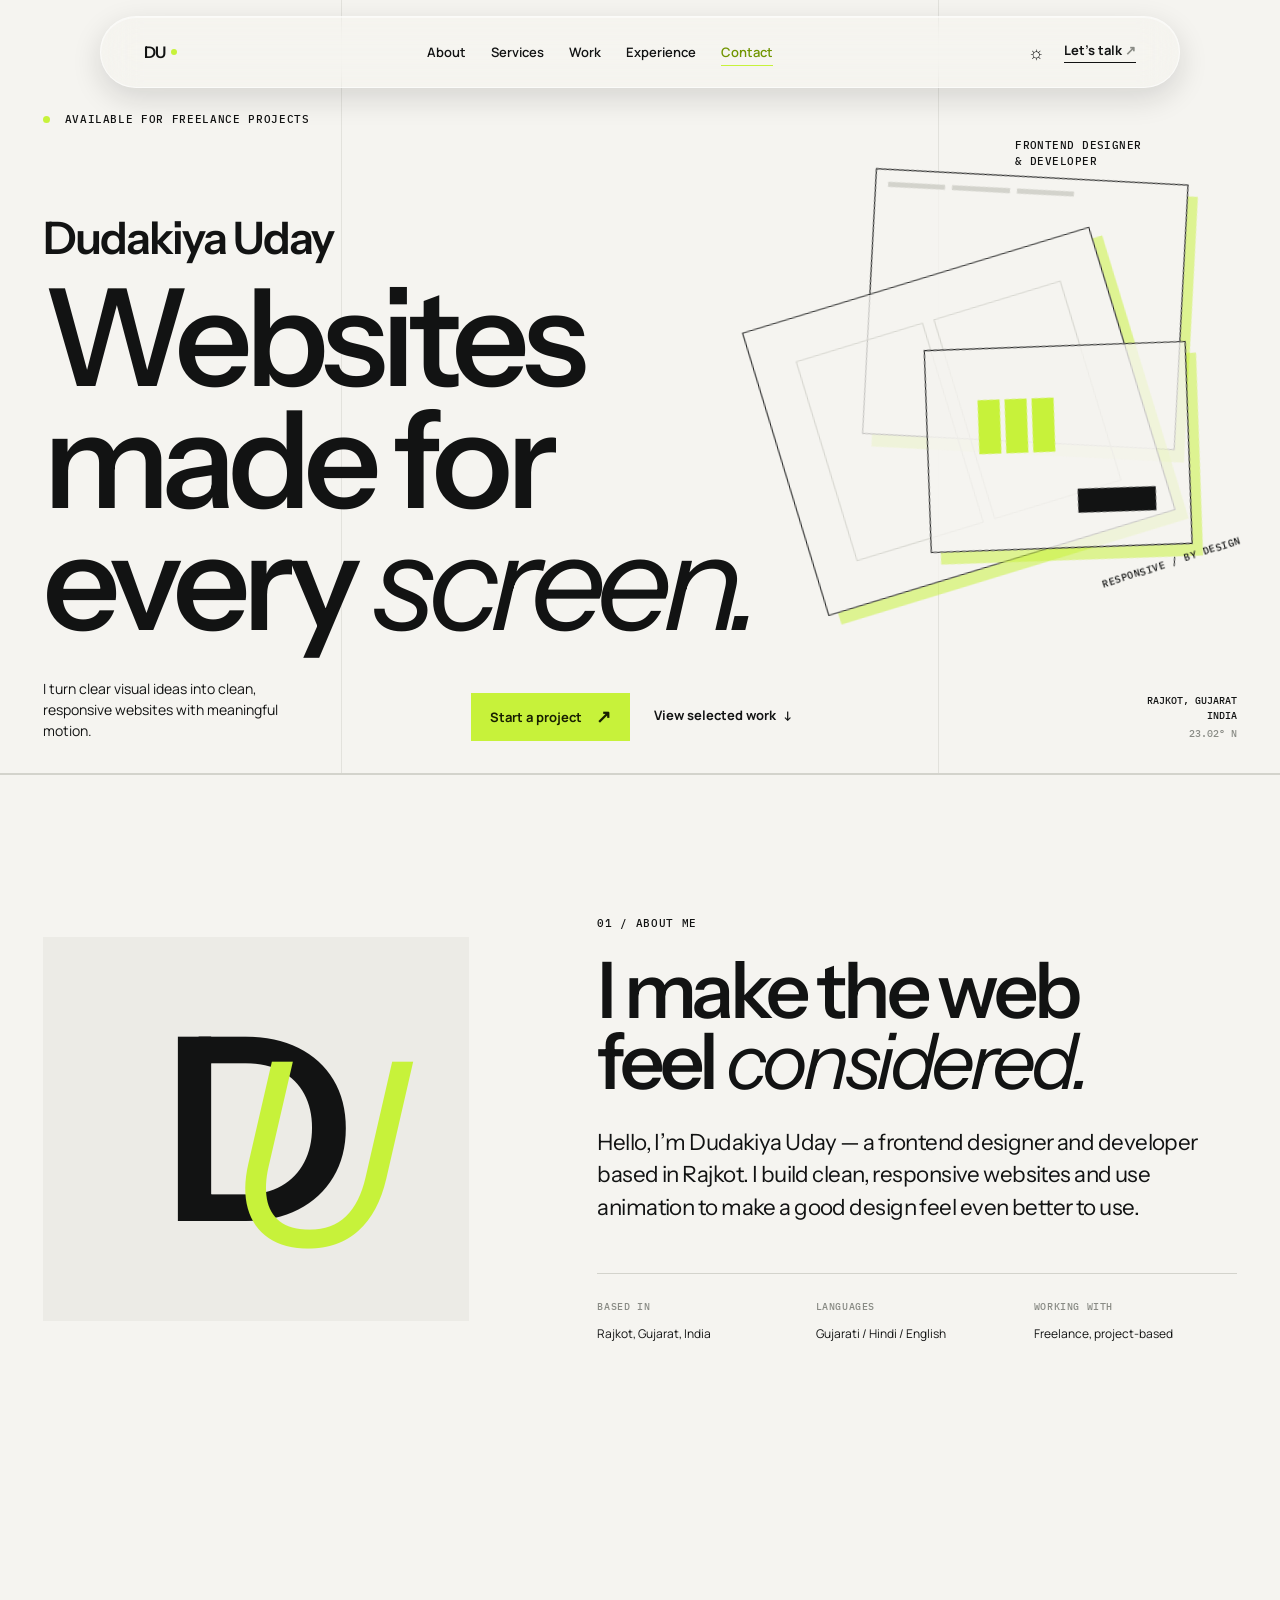
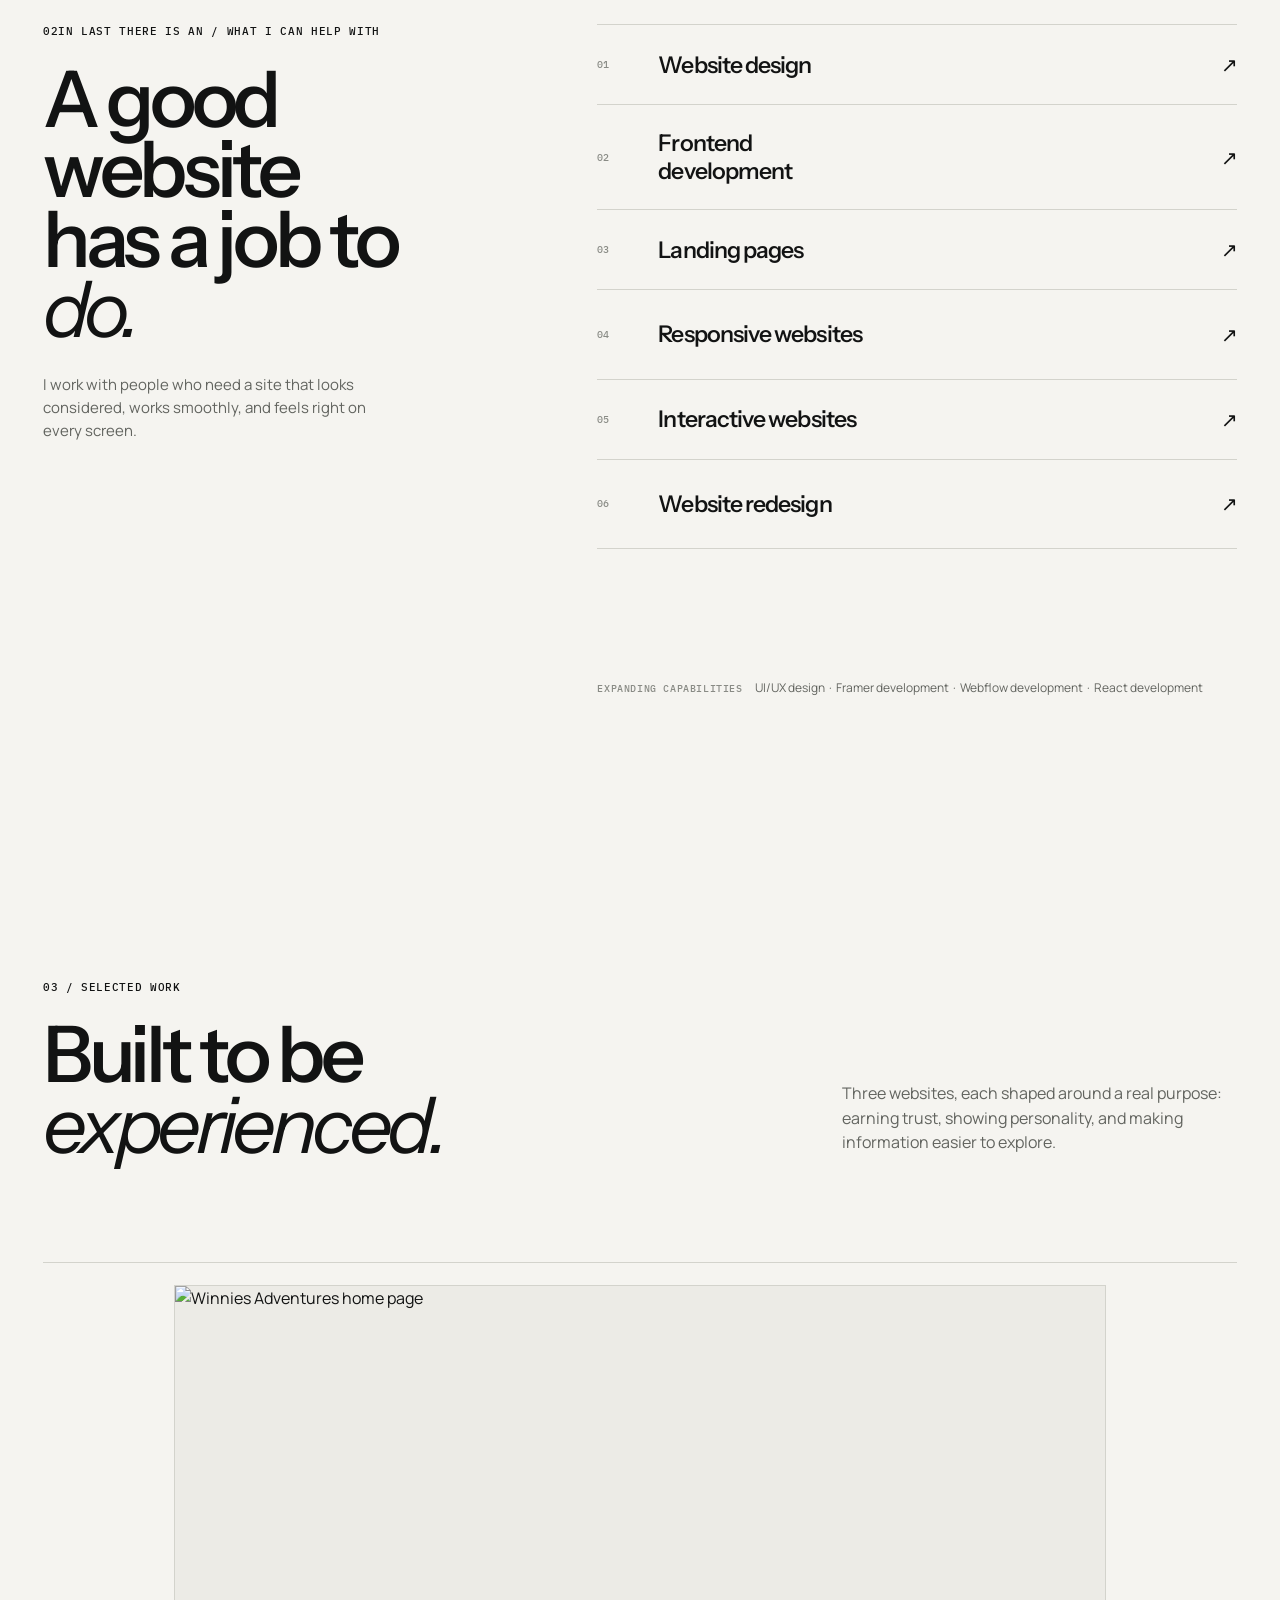
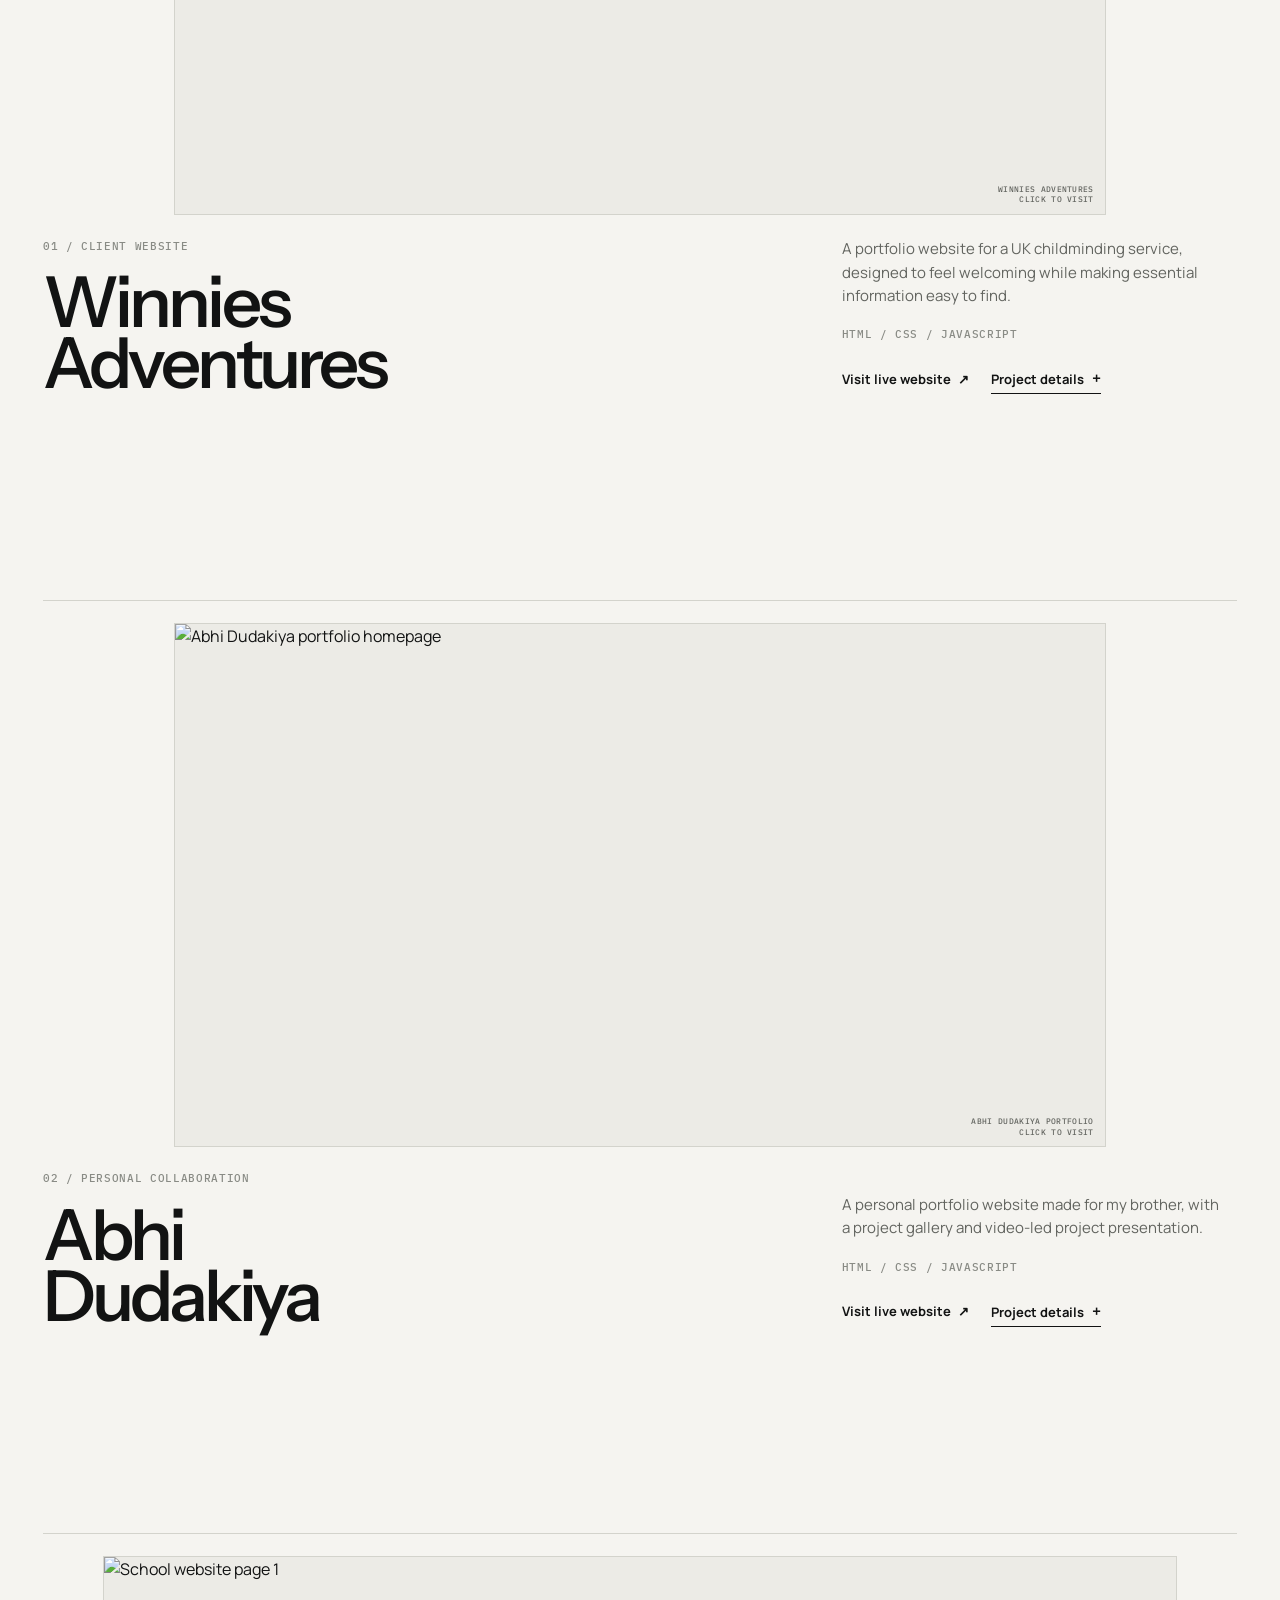
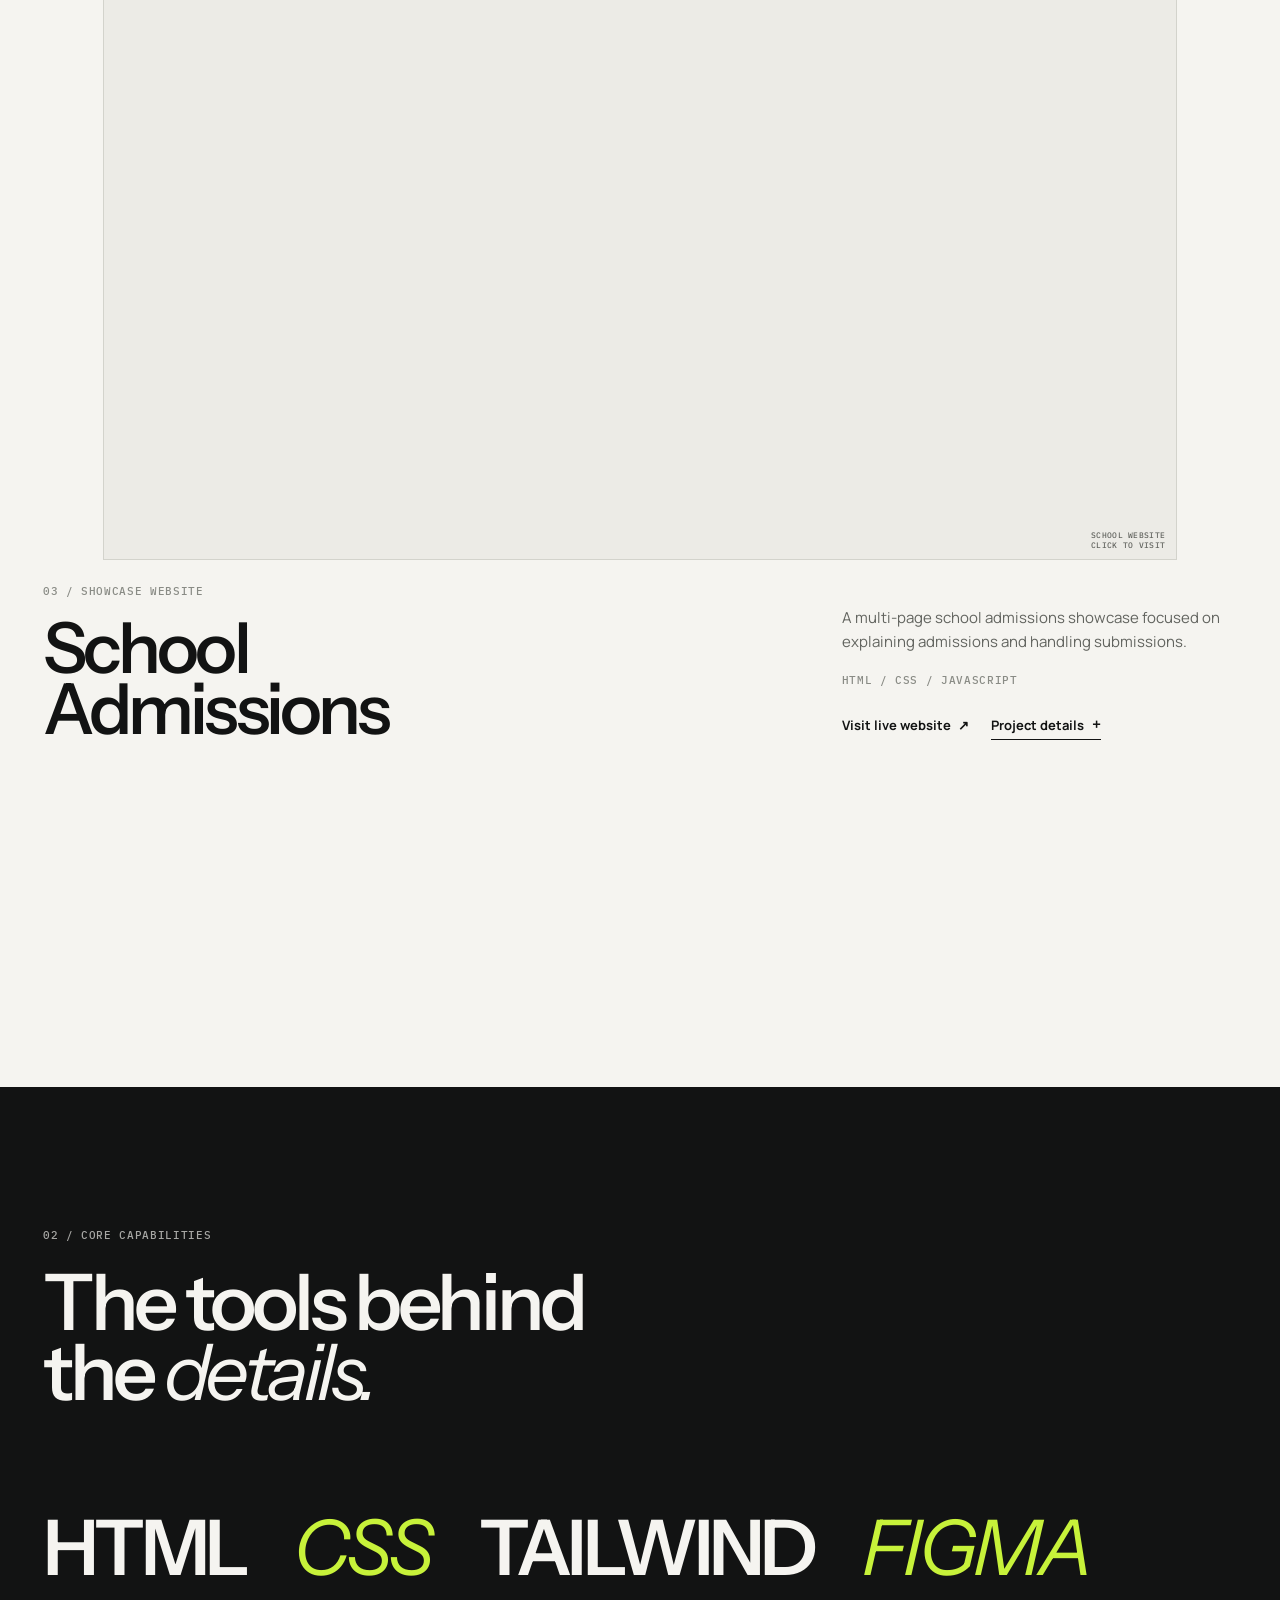
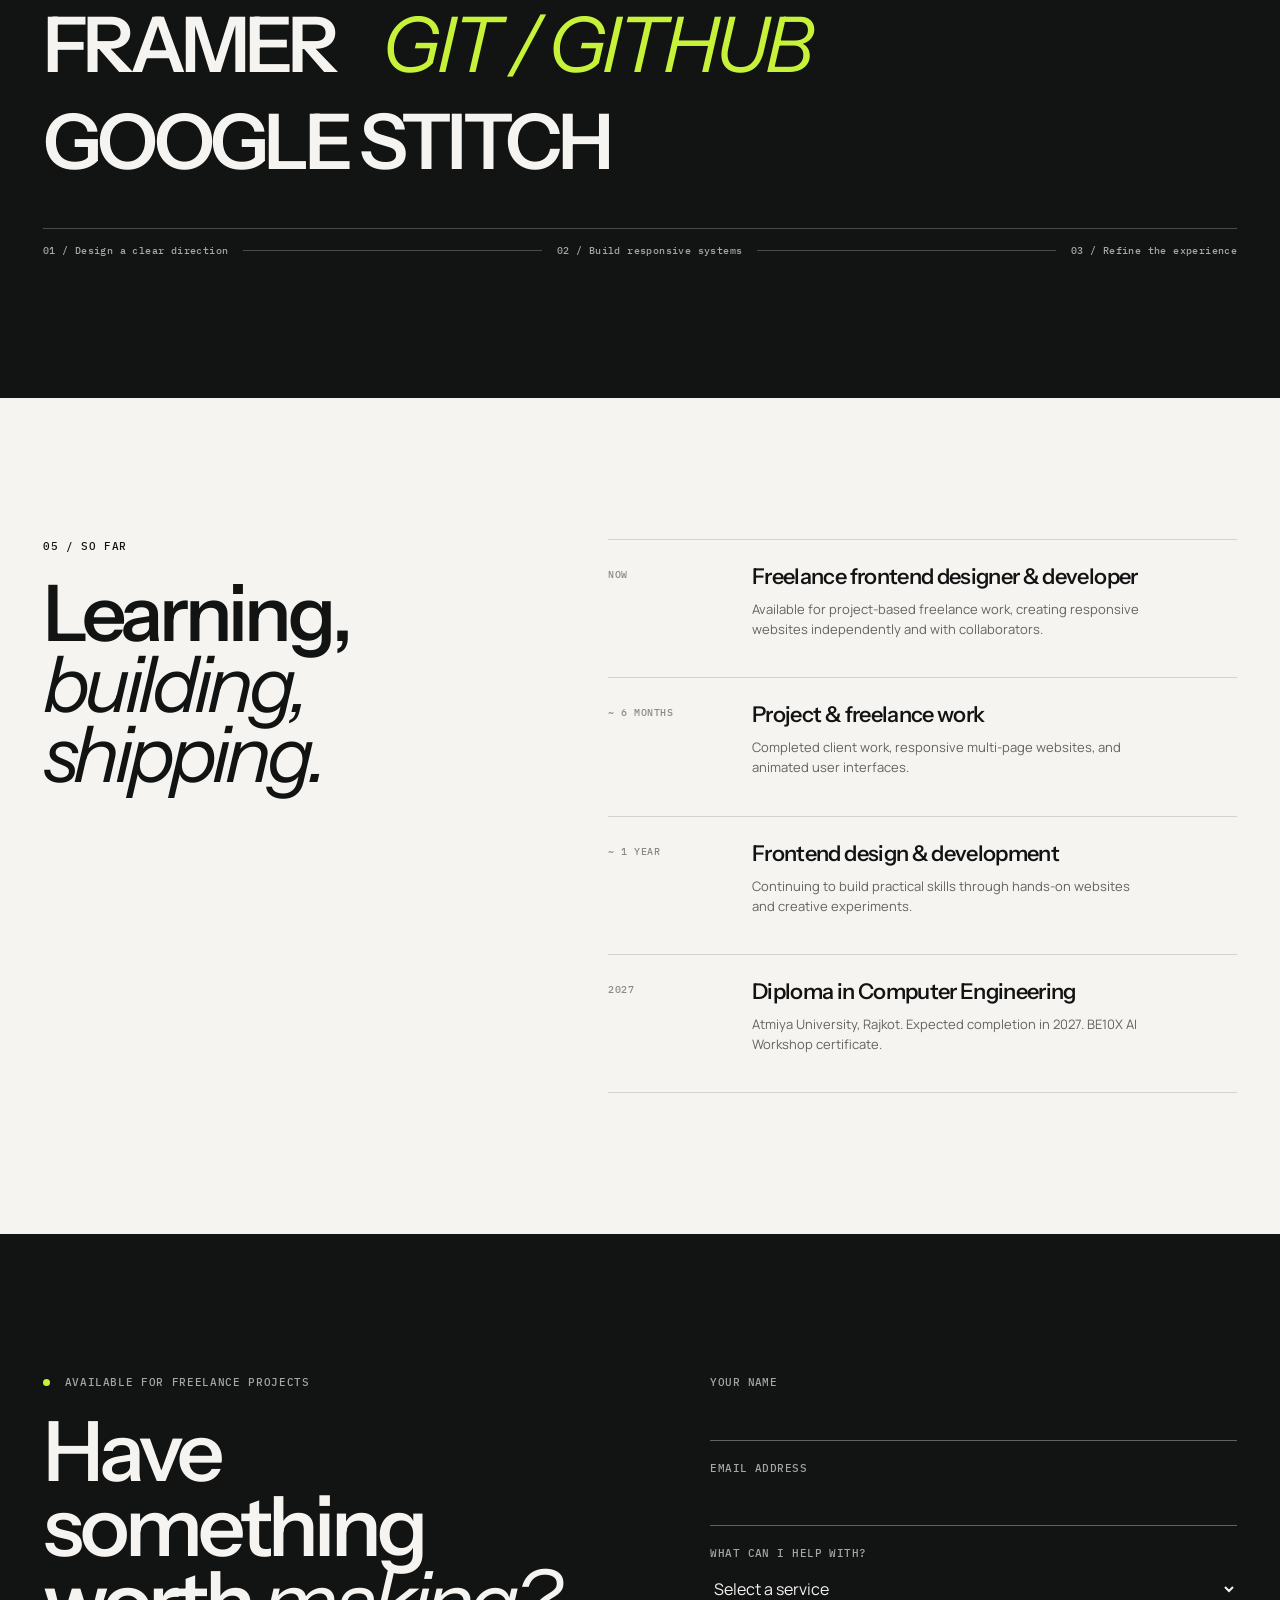
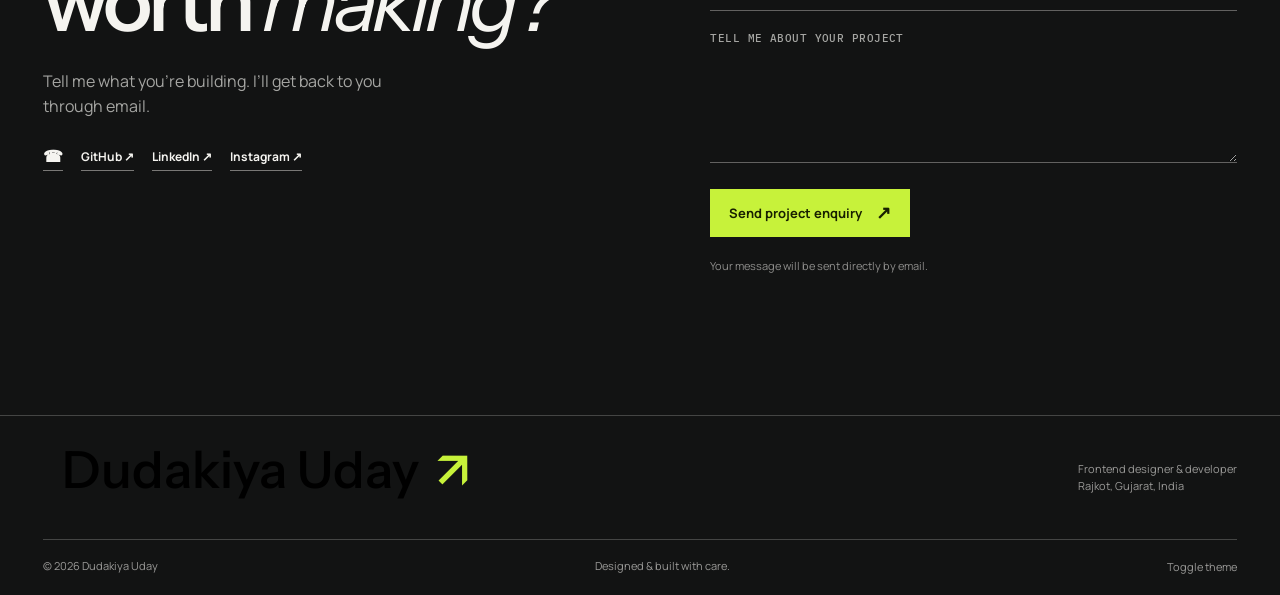
==== index.html @ 49361ccc "Add files via upload" ====
<!doctype html>
<html lang="en" translate="yes">
  <head>
    <meta charset="UTF-8" />
    <meta name="viewport" content="width=device-width, initial-scale=1.0" />
    <meta
      name="description"
      content="Dudakiya Uday is a frontend designer and developer in Rajkot creating clean, responsive, animated websites."
    />
    <meta name="robots" content="index, follow" />
    <meta
      property="og:title"
      content="Dudakiya Uday — Frontend Designer & Developer"
    />
    <meta
      property="og:description"
      content="Clean, responsive, animated websites by Dudakiya Uday."
    />
    <meta property="og:type" content="website" />
    <script type="application/ld+json">
      {
        "@context": "https://schema.org",
        "@type": "Person",
        "name": "Dudakiya Uday",
        "jobTitle": "Frontend Designer & Developer",
        "address": {
          "@type": "PostalAddress",
          "addressLocality": "Rajkot",
          "addressRegion": "Gujarat",
          "addressCountry": "IN"
        },
        "sameAs": [
          "https://github.com/udaydudakiya125-source",
          "https://in.linkedin.com/in/dudakiyauday",
          "https://www.instagram.com/udaydudakiya9/"
        ]
      }
    </script>
    <meta name="theme-color" content="#f5f4f0" />
    <title>Dudakiya Uday — Frontend Designer & Developer</title>
    <link rel="preconnect" href="https://fonts.googleapis.com" />
    <link rel="preconnect" href="https://fonts.gstatic.com" crossorigin />
    <link
      href="https://fonts.googleapis.com/css2?family=IBM+Plex+Mono:wght@400;500&family=Instrument+Sans:wdth,wght@75..100,400..700&family=Manrope:wght@400;500;600;700&display=swap"
      rel="stylesheet"
    />
    <link rel="icon" href="favicon.png" />
    <link rel="stylesheet" href="style.css" />
    <link rel="stylesheet" href="overrides.css" />
    <link rel="stylesheet" href="motion.css" />
  </head>
  <body>
    <a class="skip-link" href="#main">Skip to content</a>
    <header class="site-header" id="top">
      <a
        class="wordmark"
        href="#hero"
        aria-label="Dudakiya Uday, go to home page"
        ><span>DU</span><i></i
      ></a>
      <nav class="desktop-nav" aria-label="Primary navigation">
        <a href="#about">About</a>
        <a href="#services">Services</a>
        <a href="#work">Work</a>
        <a href="#experience">Experience</a>
        <a href="#contact">Contact</a>
      </nav>
      <div class="header-actions">
        <button
          class="theme-toggle"
          type="button"
          aria-label="Switch color theme"
          aria-pressed="false"
        >
          <span class="sun">☼</span>
          <span class="moon">◐</span>
        </button>
        <a class="header-cta" href="#contact">Let’s talk <span>↗</span></a>
        <button
          class="menu-toggle"
          type="button"
          aria-label="Open menu"
          aria-expanded="false"
        >
          <span></span><span></span>
        </button>
      </div>
    </header>

    <div class="mobile-menu" aria-hidden="true">
      <nav aria-label="Mobile navigation">
        <a href="#work">Work <span>01</span></a>
        <a href="#services">Services <span>02</span></a>
        <a href="#about">About <span>03</span></a>
        <a href="#experience">Experience <span>04</span></a>
        <a href="#contact">Contact <span>05</span></a>
      </nav>
      <div class="mobile-menu-meta">
        <p>Rajkot, Gujarat, India</p>
        <a
          href="https://github.com/udaydudakiya125-source"
          target="_blank"
          rel="noreferrer"
          >GitHub ↗</a
        >
        <a
          href="https://in.linkedin.com/in/dudakiyauday"
          target="_blank"
          rel="noreferrer"
          >LinkedIn ↗</a
        >
      </div>
    </div>

    <main id="main">
      <section class="hero" id="hero" aria-labelledby="hero-title">
        <div class="hero-grid" aria-hidden="true"></div>
        <p class="eyebrow hero-eyebrow">
          <span class="status-dot"></span> Available for freelance projects
        </p>
        <div class="hero-copy">
          <p class="hero-kicker">Frontend designer<br />&amp; developer</p>
          <p class="hero-name">Dudakiya Uday</p>
          <h1 id="hero-title">
            <span>Websites</span><span>made for</span
            ><span>every <em>screen.</em></span>
          </h1>
        </div>
        <div
          class="hero-object"
          aria-label="Abstract responsive interface composition"
          role="img"
        >
          <div class="object-plane plane-back">
            <span></span><span></span><span></span>
          </div>
          <div class="object-plane plane-mid"><b></b><b></b></div>
          <div class="object-plane plane-front">
            <i></i><i></i><i></i><strong></strong>
          </div>
          <div class="object-label">RESPONSIVE / BY DESIGN</div>
        </div>
        <div class="hero-bottom">
          <p>
            I turn clear visual ideas into clean, responsive websites with
            meaningful motion.
          </p>
          <div class="hero-actions">
            <a class="button button-primary" href="#contact"
              >Start a project <span>↗</span></a
            >
            <a class="text-link" href="#work"
              >View selected work <span>↓</span></a
            >
          </div>
          <p class="hero-location">
            Rajkot, Gujarat<br />India <span>23.02° N</span>
          </p>
        </div>
      </section>

      <section class="about section" id="about" aria-labelledby="about-title">
        <div class="about-mark" aria-hidden="true"><span>D</span><i>U</i></div>
        <div class="about-copy">
          <p class="eyebrow">01 / About me</p>
          <h2 id="about-title">
            I make the web<br />feel <em>considered.</em>
          </h2>
          <p class="about-lead">
            Hello, I’m Dudakiya Uday — a frontend designer and developer based
            in Rajkot. I build clean, responsive websites and use animation to
            make a good design feel even better to use.
          </p>
          <div class="about-meta">
            <div>
              <span>BASED IN</span>
              <p>Rajkot, Gujarat, India</p>
            </div>
            <div>
              <span>LANGUAGES</span>
              <p>Gujarati / Hindi / English</p>
            </div>
            <div>
              <span>WORKING WITH</span>
              <p>Freelance, project-based</p>
            </div>
          </div>
        </div>
      </section>

      <section
        class="services section"
        id="services"
        aria-labelledby="services-title"
      >
        <div class="services-intro">
          <p class="eyebrow">02in last there is an / What I can help with</p>
          <h2 id="services-title">
            A good website<br />has a job to <em>do.</em>
          </h2>
          <p>
            I work with people who need a site that looks considered, works
            smoothly, and feels right on every screen.
          </p>
        </div>
        <ol class="service-list">
          <li>
            <button data-service="Website design">
              <span>01</span><strong>Website design</strong
              ><em>Clear, visual directions for an online presence.</em><i>↗</i>
            </button>
          </li>
          <li>
            <button data-service="Frontend development">
              <span>02</span><strong>Frontend development</strong
              ><em
                >Responsive, carefully built interfaces from the first section
                to the last.</em
              ><i>↗</i>
            </button>
          </li>
          <li>
            <button data-service="Landing pages">
              <span>03</span><strong>Landing pages</strong
              ><em>Focused pages that make the next action clear.</em><i>↗</i>
            </button>
          </li>
          <li>
            <button data-service="Responsive website development">
              <span>04</span><strong>Responsive websites</strong
              ><em
                >Layouts shaped for real people, screens, and touch devices.</em
              ><i>↗</i>
            </button>
          </li>
          <li>
            <button data-service="Interactive / animated websites">
              <span>05</span><strong>Interactive websites</strong
              ><em>Motion that adds rhythm and guides attention.</em><i>↗</i>
            </button>
          </li>
          <li>
            <button data-service="Website redesign">
              <span>06</span><strong>Website redesign</strong
              ><em>A clearer, more modern direction for an existing site.</em
              ><i>↗</i>
            </button>
          </li>
        </ol>
        <p class="growing-note">
          <span>EXPANDING CAPABILITIES</span> UI/UX design &nbsp;·&nbsp; Framer
          development &nbsp;·&nbsp; Webflow development &nbsp;·&nbsp; React
          development
        </p>
      </section>

      <section class="work section" id="work" aria-labelledby="work-title">
        <div class="section-intro split-intro">
          <div>
            <p class="eyebrow">03 / Selected work</p>
            <h2 id="work-title">Built to be<br /><em>experienced.</em></h2>
          </div>
          <p>
            Three websites, each shaped around a real purpose: earning trust,
            showing personality, and making information easier to explore.
          </p>
        </div>
        <div class="project-list">
          <article class="project project-featured reveal">
            <div class="project-media media-winnies">
              <div class="winnies-gallery">
                <img
                  class="is-active"
                  src="images/winniesadventures place holder's 1 image.png"
                  alt="Winnies Adventures home page"
                /><img
                  src="images/winniesadventures place holder's 2 image.png"
                  alt="Winnies Adventures about page"
                /><img
                  src="images/winniesadventures place holder's 3 image.png"
                  alt="Winnies Adventures gallery page"
                /><img
                  src="images/winniesadventures place holder's 4 image.png"
                  alt="Winnies Adventures contact page"
                />
              </div>
              <div class="media-note">
                WINNIES ADVENTURES<br />CLICK TO VISIT
              </div>
            </div>
            <div class="project-caption">
              <div>
                <p class="project-number">01 / CLIENT WEBSITE</p>
                <h3>Winnies<br />Adventures</h3>
              </div>
              <div class="project-info">
                <p>
                  A portfolio website for a UK childminding service, designed to
                  feel welcoming while making essential information easy to
                  find.
                </p>
                <p class="tech">HTML / CSS / JAVASCRIPT</p>
                <div class="project-links">
                  <a
                    class="text-link"
                    href="https://www.winniesadventures.co.uk"
                    target="_blank"
                    rel="noreferrer"
                    >Visit live website <span>↗</span></a
                  ><button
                    class="detail-toggle"
                    aria-expanded="false"
                    aria-controls="detail-winnies"
                  >
                    Project details <span>+</span>
                  </button>
                </div>
              </div>
            </div>
            <div class="project-detail" id="detail-winnies">
              <div>
                <span>ROLE</span>
                <p>Design &amp; frontend development</p>
              </div>
              <div>
                <span>CHALLENGE</span>
                <p>
                  Making the experience responsive after a complete design
                  change.
                </p>
              </div>
              <div>
                <span>SOLUTION</span>
                <p>
                  Reworked the layout for a clearer responsive system and added
                  simple scroll-based motion.
                </p>
              </div>
            </div>
          </article>
          <article class="project project-offset reveal">
            <div class="project-caption">
              <div>
                <p class="project-number">02 / PERSONAL COLLABORATION</p>
                <h3>Abhi<br />Dudakiya</h3>
              </div>
              <div class="project-info">
                <p>
                  A personal portfolio website made for my brother, with a
                  project gallery and video-led project presentation.
                </p>
                <p class="tech">HTML / CSS / JAVASCRIPT</p>
                <div class="project-links">
                  <a
                    class="text-link"
                    href="https://abhidudakiya-glitch.github.io/abhi-dudakiya/"
                    target="_blank"
                    rel="noreferrer"
                    >Visit live website <span>↗</span></a
                  ><button
                    class="detail-toggle"
                    aria-expanded="false"
                    aria-controls="detail-abhi"
                  >
                    Project details <span>+</span>
                  </button>
                </div>
              </div>
            </div>
            <div class="project-media media-abhi">
              <div class="abhi-gallery">
                <img
                  class="is-active"
                  src="images/abhi porfolio's place holder image 1.png"
                  alt="Abhi Dudakiya portfolio homepage"
                /><img
                  src="images/abhi porfolio's place holder image 2.png"
                  alt="Abhi Dudakiya portfolio skills page"
                /><img
                  src="images/abhi porfolio's place holder image 3.png"
                  alt="Abhi Dudakiya portfolio projects page"
                /><img
                  src="images/abhi porfolio's place holder image 4.png"
                  alt="Abhi Dudakiya portfolio gallery page"
                />
              </div>
              <div class="media-note">ABHI DUDAKIYA PORTFOLIO<br />CLICK TO VISIT</div>
            </div>
            <div class="project-detail" id="detail-abhi">
              <div>
                <span>ROLE</span>
                <p>Design &amp; frontend development</p>
              </div>
              <div>
                <span>CHALLENGE</span>
                <p>
                  Creating and organizing the gallery and video-heavy project
                  section.
                </p>
              </div>
              <div>
                <span>SOLUTION</span>
                <p>
                  Built a dedicated presentation system to keep project media
                  clear and manageable.
                </p>
              </div>
            </div>
          </article>
          <article class="project project-school reveal">
            <div class="project-media media-school">
              <div class="school-gallery">
                <img
                  class="is-active"
                  src="images/winnies adventure place holder 1.png"
                  alt="School website page 1"
                /><img
                  src="images/winnies adventure place holder 2.png"
                  alt="School website page 2"
                /><img
                  src="images/winnies adventure place holder 3.png"
                  alt="School website page 3"
                /><img
                  src="images/winnies adventure place holder 4.png"
                  alt="School website page 4"
                /><img
                  src="images/winnies adventure place holder 5.png"
                  alt="School website page 5"
                />
              </div>
              <div class="media-note">SCHOOL WEBSITE<br />CLICK TO VISIT</div>
            </div>
            <div class="project-caption">
              <div>
                <p class="project-number">03 / SHOWCASE WEBSITE</p>
                <h3>School<br />Admissions</h3>
              </div>
              <div class="project-info">
                <p>
                  A multi-page school admissions showcase focused on explaining
                  admissions and handling submissions.
                </p>
                <p class="tech">HTML / CSS / JAVASCRIPT</p>
                <div class="project-links">
                  <a
                    class="text-link"
                    href="https://school-website-gamma-wheat.vercel.app/"
                    target="_blank"
                    rel="noreferrer"
                    >Visit live website <span>↗</span></a
                  ><button
                    class="detail-toggle"
                    aria-expanded="false"
                    aria-controls="detail-school"
                  >
                    Project details <span>+</span>
                  </button>
                </div>
              </div>
            </div>
            <div class="project-detail" id="detail-school">
              <div>
                <span>ROLE</span>
                <p>Design &amp; frontend development</p>
              </div>
              <div>
                <span>CHALLENGE</span>
                <p>
                  Structuring multiple pages and the admissions submission flow.
                </p>
              </div>
              <div>
                <span>SOLUTION</span>
                <p>
                  Created a responsive multi-page flow with a dedicated
                  admissions path.
                </p>
              </div>
            </div>
          </article>
        </div>
      </section>

      <section
        class="capabilities section"
        aria-labelledby="capabilities-title"
      >
        <div class="capabilities-head">
          <p class="eyebrow">02 / Core capabilities</p>
          <h2 id="capabilities-title">
            The tools behind<br />the <em>details.</em>
          </h2>
        </div>
        <div class="capability-rail">
          <p>HTML</p>
          <p>CSS</p>
          <p>TAILWIND</p>
          <p>FIGMA</p>
          <p>FRAMER</p>
          <p>GIT / GITHUB</p>
          <p>GOOGLE STITCH</p>
        </div>
        <div class="process-line">
          <span>01 / Design a clear direction</span><i></i
          ><span>02 / Build responsive systems</span><i></i
          ><span>03 / Refine the experience</span>
        </div>
      </section>

      <section
        class="experience section"
        id="experience"
        aria-labelledby="experience-title"
      >
        <div class="experience-title">
          <p class="eyebrow">05 / So far</p>
          <h2 id="experience-title">
            Learning,<br /><em>building, shipping.</em>
          </h2>
        </div>
        <div class="timeline">
          <article>
            <p>NOW</p>
            <div>
              <h3>Freelance frontend designer &amp; developer</h3>
              <p>
                Available for project-based freelance work, creating responsive
                websites independently and with collaborators.
              </p>
            </div>
          </article>
          <article>
            <p>~ 6 MONTHS</p>
            <div>
              <h3>Project &amp; freelance work</h3>
              <p>
                Completed client work, responsive multi-page websites, and
                animated user interfaces.
              </p>
            </div>
          </article>
          <article>
            <p>~ 1 YEAR</p>
            <div>
              <h3>Frontend design &amp; development</h3>
              <p>
                Continuing to build practical skills through hands-on websites
                and creative experiments.
              </p>
            </div>
          </article>
          <article>
            <p>2027</p>
            <div>
              <h3>Diploma in Computer Engineering</h3>
              <p>
                Atmiya University, Rajkot. Expected completion in 2027. BE10X AI
                Workshop certificate.
              </p>
            </div>
          </article>
        </div>
      </section>

      <section
        class="contact section"
        id="contact"
        aria-labelledby="contact-title"
      >
        <div class="contact-intro">
          <p class="eyebrow">
            <span class="status-dot"></span> Available for freelance projects
          </p>
          <h2 id="contact-title">Have something<br />worth <em>making?</em></h2>
          <p>
            Tell me what you’re building. I’ll get back to you through email.
          </p>
          <div class="contact-links">
            <a href="tel:+917802002029" aria-label="Call Dudakiya Uday"
              ><span class="phone-icon">⌕</span> Phone</a
            ><a
              href="https://github.com/udaydudakiya125-source"
              target="_blank"
              rel="noreferrer"
              >GitHub ↗</a
            ><a
              href="https://in.linkedin.com/in/dudakiyauday"
              target="_blank"
              rel="noreferrer"
              >LinkedIn ↗</a
            ><a
              href="https://www.instagram.com/udaydudakiya9/"
              target="_blank"
              rel="noreferrer"
              >Instagram ↗</a
            >
          </div>
        </div>
        <form
          class="contact-form"
          action="https://api.web3forms.com/submit"
          method="POST"
        >
          <input
            type="hidden"
            name="access_key"
            value="3f586c67-f6f1-4c8b-8bde-141b31234dff"
          /><input
            type="hidden"
            name="subject"
            value="New portfolio project enquiry"
          /><input type="hidden" name="from_name" value="Uday Portfolio" />
          <div class="field">
            <label for="name">Your name</label
            ><input
              id="name"
              name="name"
              type="text"
              autocomplete="name"
              required
            />
          </div>
          <div class="field">
            <label for="email">Email address</label
            ><input
              id="email"
              name="email"
              type="email"
              autocomplete="email"
              required
            />
          </div>
          <div class="field">
            <label for="service">What can I help with?</label
            ><select id="service" name="service">
              <option value="">Select a service</option>
              <option>Website design</option>
              <option>Frontend development</option>
              <option>Landing pages</option>
              <option>Responsive website development</option>
              <option>Interactive / animated websites</option>
              <option>Website redesign</option>
              <option>Something else</option>
            </select>
          </div>
          <div class="field">
            <label for="message">Tell me about your project</label
            ><textarea id="message" name="message" required></textarea>
          </div>
          <button class="button button-primary form-submit" type="submit">
            Send project enquiry <span>↗</span>
          </button>
          <p class="form-note">Your message will be sent directly by email.</p>
        </form>
      </section>
    </main>

    <footer class="site-footer">
      <div class="footer-top">
        <a
          class="footer-name button button-primary footer-home-button"
          href="#hero"
          >Dudakiya Uday <span>↑</span></a
        >
        <p>Frontend designer &amp; developer<br />Rajkot, Gujarat, India</p>
      </div>
      <div class="footer-bottom">
        <p>© <span id="year"></span> Dudakiya Uday</p>
        <p>Designed &amp; built with care.</p>
        <button class="footer-theme" type="button">Toggle theme</button>
      </div>
    </footer>
    <script src="script.js"></script>
  </body>
</html>
---- style.css ----
:root {
  --bg: #f5f4f0;
  --surface: #ecebe6;
  --elev: #fff;
  --ink: #121313;
  --muted: #62645f;
  --quiet: #898b85;
  --line: #d3d3cc;
  --accent: #c7f23a;
  --accent-ink: #182000;
  --display: "Instrument Sans", sans-serif;
  --sans: "Manrope", sans-serif;
  --mono: "IBM Plex Mono", monospace;
  --pad: clamp(1rem, 3.35vw, 4rem);
  --ease: cubic-bezier(0.16, 1, 0.3, 1);
}
html {
  scroll-behavior: smooth;
}
* {
  box-sizing: border-box;
}
body {
  margin: 0;
  background: var(--bg);
  color: var(--ink);
  font-family: var(--sans);
  font-size: 16px;
  line-height: 1.55;
  transition:
    background 0.25s ease,
    color 0.25s ease;
}
body.dark {
  --bg: #0d0e0e;
  --surface: #161817;
  --elev: #1d201e;
  --ink: #f1f1ec;
  --muted: #a6aaa3;
  --quiet: #757a73;
  --line: #30322f;
}
.skip-link {
  position: fixed;
  top: -5rem;
  left: 1rem;
  z-index: 20;
  padding: 0.7rem 1rem;
  background: var(--accent);
  color: var(--accent-ink);
}
.skip-link:focus {
  top: 1rem;
}
a {
  color: inherit;
  text-decoration: none;
}
button,
input,
textarea,
select {
  font: inherit;
}
button {
  color: inherit;
}
.site-header {
  position: fixed;
  z-index: 10;
  top: 0;
  left: 0;
  width: 100%;
  height: 72px;
  padding: 0 var(--pad);
  display: flex;
  align-items: center;
  justify-content: space-between;
  border-bottom: 1px solid transparent;
  transition:
    background 0.25s,
    border 0.25s,
    height 0.25s;
}
.site-header.scrolled {
  height: 62px;
  background: color-mix(in srgb, var(--bg) 93%, transparent);
  border-color: var(--line);
  backdrop-filter: blur(12px);
}
.wordmark {
  display: flex;
  gap: 7px;
  align-items: center;
  font: 600 16px/1 var(--display);
  letter-spacing: -0.08em;
}
.wordmark i {
  width: 6px;
  height: 6px;
  background: var(--accent);
  display: block;
  border-radius: 50%;
}
.desktop-nav {
  display: flex;
  gap: 25px;
  font-size: 13px;
  font-weight: 600;
}
.desktop-nav a,
.header-cta {
  position: relative;
}
.desktop-nav a:after,
.text-link:after {
  content: "";
  position: absolute;
  height: 1px;
  background: currentColor;
  bottom: -4px;
  left: 0;
  width: 0;
  transition: width 0.25s var(--ease);
}
.desktop-nav a:hover:after,
.desktop-nav a:focus-visible:after,
.text-link:hover:after {
  width: 100%;
}
.header-actions {
  display: flex;
  align-items: center;
  gap: 14px;
}
.theme-toggle,
.footer-theme {
  background: none;
  border: 0;
  cursor: pointer;
  padding: 0.35rem;
  font-size: 18px;
  line-height: 1;
}
.theme-toggle .moon {
  display: none;
}
.dark .theme-toggle .moon {
  display: inline;
}
.dark .theme-toggle .sun {
  display: none;
}
.header-cta {
  font-size: 13px;
  font-weight: 700;
  border-bottom: 1px solid var(--ink);
  padding-bottom: 2px;
}
.header-cta span {
  color: var(--quiet);
}
.menu-toggle {
  display: none;
  width: 42px;
  height: 42px;
  background: none;
  border: 0;
  padding: 0;
  cursor: pointer;
}
.menu-toggle span {
  display: block;
  width: 20px;
  height: 1px;
  background: var(--ink);
  margin: 5px auto;
  transition: transform 0.25s;
}
.mobile-menu {
  display: none;
}
.section {
  padding: clamp(5.5rem, 11vw, 11rem) var(--pad);
  max-width: 1600px;
  margin: auto;
}
.hero {
  min-height: 100svh;
  padding: clamp(7rem, 13vh, 10rem) var(--pad) 2rem;
  display: grid;
  grid-template-rows: auto 1fr auto;
  position: relative;
  overflow: hidden;
  border-bottom: 1px solid var(--line);
}
.hero-grid {
  position: absolute;
  inset: 0 var(--pad);
  pointer-events: none;
  background-image: linear-gradient(
    to right,
    transparent calc(25% - 0.5px),
    var(--line) 25%,
    transparent calc(25% + 0.5px),
    transparent calc(50% - 0.5px),
    var(--line) 50%,
    transparent calc(50% + 0.5px),
    transparent calc(75% - 0.5px),
    var(--line) 75%,
    transparent calc(75% + 0.5px)
  );
  opacity: 0.55;
}
.eyebrow,
.project-number,
.tech {
  font: 500 11px/1.4 var(--mono);
  letter-spacing: 0.06em;
  text-transform: uppercase;
}
.hero-eyebrow {
  margin: 0;
  z-index: 1;
}
.status-dot {
  display: inline-block;
  width: 7px;
  height: 7px;
  border-radius: 50%;
  background: var(--accent);
  margin-right: 7px;
  box-shadow: 0 0 0 0 color-mix(in srgb, var(--accent) 60%, transparent);
  animation: pulse 2s infinite;
}
.hero-copy {
  align-self: center;
  z-index: 1;
  position: relative;
}
@media (min-width: 851px) {
  .hero {
    padding-top: clamp(7rem, 10vh, 9rem);
    min-height: auto;
    grid-template-rows: auto auto auto;
    row-gap: clamp(2rem, 4vh, 4rem);
  }
  .hero-copy {
    align-self: start;
    padding-top: clamp(2rem, 6vh, 5rem);
  }
}
.hero-kicker {
  position: absolute;
  right: 8%;
  top: -2.25rem;
  font: 500 11px/1.45 var(--mono);
  letter-spacing: 0.04em;
  text-transform: uppercase;
}
.hero-name {
  margin: 0 0 1rem;
  font: 600 clamp(1.6rem, 3.5vw, 3.5rem) / 0.95 var(--display);
  letter-spacing: -0.045em;
}
.hero h1,
.section h2 {
  font-family: var(--display);
  font-weight: 550;
  letter-spacing: -0.055em;
  line-height: 0.9;
  margin: 0;
}
.hero h1 {
  font-size: clamp(4.7rem, 10.6vw, 10.8rem);
  max-width: 1200px;
}
.hero h1 span {
  display: block;
}
.hero h1 em,
.section h2 em {
  font-weight: 400;
  font-style: italic;
  letter-spacing: -0.07em;
}
.hero-object {
  position: absolute;
  right: 7%;
  top: 20%;
  width: min(33vw, 510px);
  aspect-ratio: 1;
  z-index: 0;
  transform: rotate(-10deg);
  transition: transform 0.3s ease;
  pointer-events: none;
}
.object-plane {
  position: absolute;
  border: 1px solid var(--ink);
  background: color-mix(in srgb, var(--bg) 77%, transparent);
  box-shadow: 10px 12px 0 color-mix(in srgb, var(--accent) 52%, transparent);
}
.plane-back {
  width: 74%;
  height: 63%;
  right: 0;
  top: 7%;
  transform: rotate(13deg);
  padding: 12px;
  display: flex;
  gap: 7px;
}
.plane-back span {
  width: 20%;
  height: 5px;
  background: var(--line);
}
.plane-mid {
  width: 86%;
  height: 70%;
  left: 0;
  bottom: 3%;
  transform: rotate(-7deg);
  padding: 10%;
  display: grid;
  grid-template-columns: 1fr 1fr;
  gap: 11px;
}
.plane-mid b {
  border: 1px solid var(--line);
}
.plane-front {
  width: 62%;
  height: 48%;
  right: 4%;
  bottom: 4%;
  padding: 12%;
  transform: rotate(8deg);
  display: flex;
  gap: 5px;
}
.plane-front i {
  width: 14%;
  background: var(--accent);
  height: 55%;
  display: block;
}
.plane-front strong {
  position: absolute;
  right: 13%;
  bottom: 17%;
  width: 30%;
  height: 12%;
  background: var(--ink);
}
.object-label {
  position: absolute;
  bottom: -5%;
  right: -4%;
  font: 500 10px var(--mono);
  letter-spacing: 0.06em;
  transform: rotate(-8deg);
}
.hero-bottom {
  position: relative;
  z-index: 2;
  display: grid;
  grid-template-columns: 1fr 1.2fr 0.65fr;
  gap: 2rem;
  align-items: end;
}
.hero-bottom > p {
  margin: 0;
  max-width: 265px;
  font-size: 14px;
  line-height: 1.5;
}
.hero-actions {
  display: flex;
  gap: 24px;
  align-items: center;
}
.button {
  border: 0;
  display: inline-flex;
  align-items: center;
  justify-content: center;
  gap: 14px;
  min-height: 48px;
  padding: 0 19px;
  font-weight: 700;
  font-size: 13px;
  cursor: pointer;
  transition:
    transform 0.25s var(--ease),
    background 0.25s;
}
.button:hover {
  transform: translateY(-2px);
}
.button-primary {
  background: var(--accent);
  color: var(--accent-ink);
}
.button span {
  font-size: 18px;
  transition: transform 0.25s;
}
.button:hover span {
  transform: translate(3px, -3px);
}
.text-link {
  position: relative;
  font-size: 13px;
  font-weight: 700;
  display: inline-block;
  padding-bottom: 4px;
}
.text-link span {
  margin-left: 4px;
}
.hero-location {
  text-align: right;
  font: 500 10px/1.5 var(--mono) !important;
  text-transform: uppercase;
}
.hero-location span {
  display: block;
  color: var(--quiet);
  margin-top: 3px;
}
.section h2 {
  font-size: clamp(3.1rem, 6.1vw, 6.8rem);
}
.section-intro {
  display: grid;
  grid-template-columns: 1.3fr 0.7fr;
  gap: 4rem;
  align-items: end;
  margin-bottom: clamp(3.75rem, 8vw, 8rem);
}
.section-intro .eyebrow,
.capabilities .eyebrow,
.services .eyebrow,
.about .eyebrow,
.experience .eyebrow,
.contact .eyebrow {
  margin: 0 0 1.5rem;
}
.section-intro > div .eyebrow {
  margin: 0 0 1.5rem;
}
.section-intro > p {
  max-width: 390px;
  margin: 0 0 0.3rem;
  color: var(--muted);
  font-size: 16px;
}
.project {
  border-top: 1px solid var(--line);
  padding: 22px 0 clamp(4rem, 9vw, 9rem);
  margin-bottom: clamp(4rem, 7vw, 7rem);
}
.project-media {
  position: relative;
  border: 1px solid var(--line);
  overflow: hidden;
  background: var(--surface);
}
.project-featured .project-media {
  aspect-ratio: 16/8;
}
.browser {
  position: absolute;
  inset: 8% 8%;
  border: 1px solid color-mix(in srgb, var(--ink) 65%, transparent);
  background: #fcfbf7;
  overflow: hidden;
  box-shadow: 16px 18px 0 color-mix(in srgb, var(--ink) 8%, transparent);
}
.browser-bar {
  height: 30px;
  border-bottom: 1px solid #d9d7cf;
  padding: 8px 10px;
  display: flex;
  gap: 4px;
  align-items: center;
  color: #96938b;
  font: 8px var(--mono);
}
.browser-bar i {
  width: 5px;
  height: 5px;
  background: #c9c5bc;
  border-radius: 50%;
}
.browser-bar span {
  margin: auto;
}
.winnies-scene {
  height: calc(100% - 30px);
  background: #d8e8dc;
  position: relative;
  overflow: hidden;
  padding: 8%;
}
.winnies-scene small {
  font: 600 clamp(10px, 1.1vw, 17px) var(--sans);
  color: #375d4b;
}
.winnies-scene b {
  display: block;
  font: 600 clamp(20px, 4vw, 70px)/0.8 var(--display);
  color: #2f5c47;
}
.winnies-scene p {
  position: relative;
  z-index: 2;
  font-size: clamp(7px, 0.9vw, 14px);
  color: #375d4b;
}
.winnies-sun {
  position: absolute;
  width: 13%;
  aspect-ratio: 1;
  border-radius: 50%;
  background: #f4c868;
  top: 16%;
  right: 18%;
}
.winnies-hill {
  position: absolute;
  border-radius: 50% 50% 0 0;
  background: #84af76;
  width: 100%;
  height: 42%;
  bottom: -18%;
  left: -20%;
  transform: rotate(-7deg);
}
.hill-two {
  background: #5e8e64;
  bottom: -30%;
  left: 35%;
  transform: rotate(9deg);
}
.media-note {
  position: absolute;
  right: 11px;
  bottom: 9px;
  font: 500 8px/1.3 var(--mono);
  letter-spacing: 0.04em;
  color: var(--muted);
  text-align: right;
}
.project-caption {
  display: grid;
  grid-template-columns: 1.3fr 0.7fr;
  gap: 4rem;
  margin-top: 20px;
}
.project-number {
  margin: 4px 0 18px;
  color: var(--quiet);
}
.project h3 {
  margin: 0;
  font: 550 clamp(2.7rem, 5.5vw, 6rem)/0.87 var(--display);
  letter-spacing: -0.055em;
}
.project-info {
  align-self: end;
}
.project-info > p:first-child {
  max-width: 380px;
  margin: 0 0 20px;
  font-size: 15px;
  color: var(--muted);
}
.tech {
  color: var(--quiet);
  margin: 0 0 25px;
}
.project-links {
  display: flex;
  gap: 22px;
  flex-wrap: wrap;
  align-items: center;
}
.detail-toggle {
  border: 0;
  border-bottom: 1px solid var(--ink);
  padding: 0 0 4px;
  background: none;
  font: 700 13px var(--sans);
  cursor: pointer;
}
.detail-toggle span {
  font-size: 16px;
  margin-left: 5px;
}
.project-detail {
  display: none;
  grid-template-columns: repeat(3, 1fr);
  gap: 2rem;
  border-top: 1px solid var(--line);
  padding-top: 22px;
  margin-top: 24px;
}
.project-detail.open {
  display: grid;
}
.project-detail span,
.about-meta span {
  font: 500 10px var(--mono);
  letter-spacing: 0.06em;
  color: var(--quiet);
}
.project-detail p {
  font-size: 13px;
  line-height: 1.55;
  margin: 8px 0 0;
  max-width: 260px;
}
.project-offset {
  display: grid;
  grid-template-columns: 0.92fr 1.08fr;
  gap: clamp(2rem, 6vw, 7rem);
  align-items: end;
}
.project-offset .project-caption {
  display: block;
  margin: 0;
}
.project-offset .project-info {
  margin-top: 35px;
}
.project-offset .project-detail {
  grid-column: 1/-1;
}
.project-offset .project-media {
  aspect-ratio: 4/5;
}
.project-list .project-offset {
  display: flex;
  flex-direction: column;
  gap: 0;
  align-items: stretch;
}
.project-list .project-offset .project-media {
  order: 1;
  width: min(78%, 980px);
  align-self: center;
}
.project-list .project-offset .media-abhi {
  aspect-ratio: 16 / 9;
}
.project-list .project-offset .project-caption {
  order: 2;
  display: grid;
  grid-template-columns: 1.3fr 0.7fr;
  gap: 4rem;
  margin-top: 20px;
}
.project-list .project-offset .project-info {
  margin-top: 0;
}
.project-list .project-offset .project-detail {
  order: 3;
}
.poster {
  position: absolute;
  inset: 0;
  background: #151b25;
  color: #f1f0ea;
  padding: 10%;
  overflow: hidden;
}
.poster p {
  position: relative;
  z-index: 2;
  font: 600 clamp(3rem, 6vw, 7rem)/0.77 var(--display);
  letter-spacing: -0.08em;
  margin: 0;
}
.poster em {
  font-weight: 400;
}
.poster span {
  position: absolute;
  bottom: 10%;
  right: 9%;
  z-index: 2;
  font: 10px var(--mono);
  letter-spacing: 0.08em;
}
.poster-orbit {
  position: absolute;
  width: 105%;
  height: 50%;
  border: 1px solid #a5c3b0;
  border-radius: 50%;
  top: 30%;
  left: -3%;
  transform: rotate(-35deg);
}
.orbit-two {
  width: 76%;
  height: 35%;
  left: 26%;
  top: 40%;
  border-color: var(--accent);
  transform: rotate(48deg);
}
.project-school .project-media {
  aspect-ratio: 16 / 9;
  width: min(90%, 1100px);
  margin-inline: auto;
}
.abhi-gallery {
  position: relative;
  height: 100%;
  background: var(--surface);
  overflow: hidden;
}
.school-gallery {
  position: relative;
  height: 100%;
  background: var(--surface);
  overflow: hidden;
}
.abhi-gallery img {
  position: absolute;
  inset: 0;
  display: block;
  width: 100%;
  height: 100%;
  object-fit: cover;
  object-position: center top;
  opacity: 0;
  transition: opacity 1.2s ease-in-out;
}
.school-gallery img {
  position: absolute;
  inset: 0;
  display: block;
  width: 100%;
  height: 100%;
  object-fit: cover;
  object-position: center top;
  opacity: 0;
  transition: opacity 1.2s ease-in-out;
}
.abhi-gallery img.is-active {
  opacity: 1;
}
.school-gallery img.is-active {
  opacity: 1;
}
.school-frame {
  position: absolute;
  inset: 8%;
  background: #f2eee7;
  color: #26352f;
  overflow: hidden;
}
.school-nav {
  height: 13%;
  padding: 4% 5%;
  font: 600 clamp(8px, 1vw, 16px) var(--sans);
  border-bottom: 1px solid #c5c2ba;
}
.school-nav span {
  float: right;
  font: 500 clamp(6px, 0.75vw, 11px) var(--mono);
}
.school-content {
  padding: 8%;
  position: relative;
  z-index: 2;
}
.school-content p {
  font: 600 clamp(18px, 4.5vw, 70px)/0.87 var(--display);
  letter-spacing: -0.06em;
  margin: 0;
}
.school-content b {
  display: block;
  margin-top: 8%;
  font: 400 clamp(12px, 1.7vw, 27px)/1.05 var(--display);
}
.school-content em {
  font-weight: 600;
}
.school-content button {
  margin-top: 6%;
  border: 1px solid #26352f;
  background: transparent;
  padding: 7px 11px;
  font-size: clamp(6px, 0.8vw, 12px);
}
.school-square {
  position: absolute;
  width: 20%;
  aspect-ratio: 1;
  background: #cadb89;
  right: 15%;
  top: 25%;
  transform: rotate(12deg);
}
.s2 {
  background: #a4bac7;
  right: 5%;
  top: 54%;
  transform: rotate(-8deg);
}
.capabilities {
  background: var(--ink);
  color: var(--bg);
  max-width: none;
  padding-left: var(--pad);
  padding-right: var(--pad);
  overflow: hidden;
}
.capabilities .eyebrow {
  color: color-mix(in srgb, var(--bg) 66%, transparent);
  margin-bottom: 1.4rem;
}
.capabilities-head {
  max-width: 1472px;
  margin: auto;
}
.capability-rail {
  display: flex;
  width: max-content;
  gap: clamp(2.5rem, 6vw, 7rem);
  font: 600 clamp(2.5rem, 6vw, 7rem)/1 var(--display);
  letter-spacing: -0.06em;
  margin: clamp(4rem, 8vw, 8rem) 0 3rem;
  animation: rail 25s linear infinite;
}
.capability-rail p {
  margin: 0;
}
.capability-rail p:nth-child(even) {
  font-style: italic;
  font-weight: 400;
  color: var(--accent);
}
.process-line {
  max-width: 1472px;
  margin: auto;
  border-top: 1px solid color-mix(in srgb, var(--bg) 25%, transparent);
  padding-top: 15px;
  display: flex;
  align-items: center;
  gap: 15px;
  font: 500 10px var(--mono);
  letter-spacing: 0.04em;
  color: color-mix(in srgb, var(--bg) 65%, transparent);
}
.process-line i {
  height: 1px;
  background: color-mix(in srgb, var(--bg) 25%, transparent);
  flex: 1;
}
.services {
  display: grid;
  grid-template-columns: 0.8fr 1.2fr;
  gap: clamp(3rem, 10vw, 12rem);
  align-items: start;
}
.services-intro {
  position: sticky;
  top: 110px;
}
.services-intro .eyebrow,
.about .eyebrow,
.experience .eyebrow,
.contact .eyebrow {
  margin-bottom: 1.5rem;
}
.services-intro > p:last-child {
  max-width: 330px;
  color: var(--muted);
  margin: 28px 0 0;
  font-size: 15px;
}
.service-list {
  padding: 0;
  margin: 0;
  list-style: none;
  border-top: 1px solid var(--line);
}
.service-list li {
  border-bottom: 1px solid var(--line);
}
.service-list button {
  cursor: pointer;
  width: 100%;
  display: grid;
  grid-template-columns: 45px 1fr 1.4fr 16px;
  gap: 16px;
  align-items: center;
  padding: 24px 0;
  border: 0;
  background: none;
  text-align: left;
}
.service-list span {
  font: 500 10px var(--mono);
  color: var(--quiet);
}
.service-list strong {
  font: 550 clamp(1.25rem, 1.8vw, 1.8rem) var(--display);
  letter-spacing: -0.04em;
}
.service-list em {
  font-size: 13px;
  color: var(--muted);
  font-style: normal;
  opacity: 0;
  transform: translateX(-6px);
  transition: 0.25s var(--ease);
}
.service-list i {
  font-size: 20px;
  font-style: normal;
  transition: transform 0.25s var(--ease);
}
.service-list button:hover em,
.service-list button:focus-visible em {
  opacity: 1;
  transform: none;
}
.service-list button:hover i {
  transform: translate(3px, -3px);
  color: #78a000;
}
.growing-note {
  grid-column: 2;
  margin: 0;
  color: var(--muted);
  font-size: 12px;
  line-height: 1.8;
}
.growing-note span {
  font: 500 10px var(--mono);
  letter-spacing: 0.06em;
  color: var(--quiet);
  margin-right: 10px;
}
.about {
  display: grid;
  grid-template-columns: 0.8fr 1.2fr;
  gap: clamp(3rem, 10vw, 11rem);
  align-items: center;
  border-top: 1px solid var(--line);
}
.about-mark {
  height: min(30vw, 430px);
  min-height: 300px;
  position: relative;
  background: var(--surface);
  display: grid;
  place-items: center;
  overflow: hidden;
}
.about-mark span,
.about-mark i {
  font: 600 clamp(9rem, 20vw, 21rem)/0.7 var(--display);
  letter-spacing: -0.17em;
  position: absolute;
}
.about-mark span {
  transform: translateX(-13%);
}
.about-mark i {
  font-style: italic;
  font-weight: 400;
  color: var(--accent);
  transform: translate(27%, 14%);
}
.about-lead {
  font: 400 clamp(1.15rem, 1.75vw, 1.55rem)/1.45 var(--display);
  letter-spacing: -0.025em;
  max-width: 615px;
  margin: 30px 0 50px;
}
.about-meta {
  display: grid;
  grid-template-columns: repeat(3, 1fr);
  border-top: 1px solid var(--line);
  padding-top: 18px;
  gap: 15px;
}
.about-meta p {
  font-size: 12px;
  line-height: 1.45;
  margin: 8px 0 0;
}
.experience {
  display: grid;
  grid-template-columns: 0.82fr 1.18fr;
  gap: clamp(3rem, 10vw, 12rem);
  align-items: start;
}
.experience-title {
  position: sticky;
  top: 110px;
}
.timeline {
  border-top: 1px solid var(--line);
}
.timeline article {
  display: grid;
  grid-template-columns: 120px 1fr;
  gap: 24px;
  padding: 24px 0 38px;
  border-bottom: 1px solid var(--line);
}
.timeline article > p {
  margin: 4px 0;
  font: 500 10px var(--mono);
  color: var(--quiet);
  letter-spacing: 0.05em;
}
.timeline h3 {
  font: 550 clamp(1.2rem, 1.7vw, 1.6rem)/1.15 var(--display);
  letter-spacing: -0.03em;
  margin: 0;
}
.timeline div p {
  margin: 10px 0 0;
  max-width: 390px;
  font-size: 13px;
  color: var(--muted);
}
.contact {
  max-width: none;
  background: var(--ink);
  color: var(--bg);
  display: grid;
  grid-template-columns: 1fr 1fr;
  gap: clamp(3rem, 11vw, 14rem);
  padding-left: var(--pad);
  padding-right: var(--pad);
}
.contact > * {
  max-width: 620px;
}
.contact .eyebrow {
  color: color-mix(in srgb, var(--bg) 65%, transparent);
}
.contact h2 {
  font-size: clamp(3.3rem, 6.5vw, 7.5rem);
}
.contact-intro > p:not(.eyebrow) {
  color: color-mix(in srgb, var(--bg) 65%, transparent);
  max-width: 340px;
  margin: 30px 0;
}
.contact-links {
  display: flex;
  gap: 18px;
  flex-wrap: wrap;
  font-size: 12px;
  font-weight: 700;
}
.contact-links a {
  border-bottom: 1px solid color-mix(in srgb, var(--bg) 45%, transparent);
  padding-bottom: 3px;
}
.phone-icon {
  font-size: 14px;
}
.contact-form {
  display: grid;
  gap: 20px;
}
.field {
  display: grid;
  gap: 8px;
}
.field label {
  font: 500 11px var(--mono);
  letter-spacing: 0.04em;
  text-transform: uppercase;
  color: color-mix(in srgb, var(--bg) 65%, transparent);
}
.field input,
.field textarea,
.field select {
  border: 0;
  border-bottom: 1px solid color-mix(in srgb, var(--bg) 35%, transparent);
  border-radius: 0;
  background: transparent;
  color: var(--bg);
  padding: 9px 0;
  outline: 0;
  resize: vertical;
  transition: border 0.2s;
}
.field select {
  color: var(--bg);
}
.field option {
  color: #121313;
}
.field textarea {
  min-height: 110px;
}
.field input:focus,
.field textarea:focus,
.field select:focus {
  border-color: var(--accent);
}
.form-submit {
  width: max-content;
  margin-top: 6px;
}
.form-note {
  margin: 0;
  font-size: 11px;
  color: color-mix(in srgb, var(--bg) 55%, transparent);
}
.site-footer {
  background: var(--ink);
  color: var(--bg);
  border-top: 1px solid color-mix(in srgb, var(--bg) 22%, transparent);
  padding: 30px var(--pad) 20px;
}
.footer-top,
.footer-bottom {
  display: flex;
  justify-content: space-between;
  gap: 2rem;
}
.footer-top {
  align-items: flex-end;
}
.footer-name {
  font: 550 clamp(2rem, 4vw, 4.5rem)/0.9 var(--display);
  letter-spacing: -0.06em;
}
.footer-name span {
  color: var(--accent);
}
.footer-top p,
.footer-bottom p {
  margin: 0;
  color: color-mix(in srgb, var(--bg) 60%, transparent);
  font-size: 11px;
  line-height: 1.5;
}
.footer-bottom {
  border-top: 1px solid color-mix(in srgb, var(--bg) 22%, transparent);
  padding-top: 18px;
  margin-top: 45px;
  align-items: center;
}
.footer-theme {
  color: color-mix(in srgb, var(--bg) 60%, transparent);
  font-size: 11px;
  padding: 0;
}
.reveal {
  opacity: 0;
  transform: translateY(24px);
  transition:
    opacity 0.7s var(--ease),
    transform 0.7s var(--ease);
}
.reveal.visible {
  opacity: 1;
  transform: none;
}
@keyframes pulse {
  50% {
    box-shadow: 0 0 0 5px transparent;
  }
}
@keyframes rail {
  to {
    transform: translateX(-24%);
  }
}
@media (max-width: 850px) {
  .hero {
    min-height: auto;
    grid-template-rows: auto auto auto;
    row-gap: clamp(2rem, 5vh, 4rem);
    padding-top: clamp(7rem, 14vh, 9rem);
  }
  .desktop-nav,
  .header-cta {
    display: none;
  }
  .menu-toggle {
    display: block;
  }
  .mobile-menu {
    position: fixed;
    z-index: 9;
    inset: 0;
    background: var(--bg);
    padding: 100px var(--pad) 30px;
    transform: translateY(-100%);
    visibility: hidden;
    transition:
      transform 0.5s var(--ease),
      visibility 0.5s;
  }
  .mobile-menu.open {
    transform: none;
    visibility: visible;
  }
  .mobile-menu nav {
    display: grid;
    border-top: 1px solid var(--line);
  }
  .mobile-menu nav a {
    padding: 17px 0;
    border-bottom: 1px solid var(--line);
    font: 550 clamp(2.2rem, 9vw, 4rem)/1 var(--display);
    letter-spacing: -0.05em;
  }
  .mobile-menu nav span {
    float: right;
    font: 500 10px var(--mono);
    color: var(--quiet);
    padding-top: 9px;
  }
  .mobile-menu-meta {
    position: absolute;
    bottom: 32px;
    display: flex;
    gap: 14px;
    flex-wrap: wrap;
    font-size: 12px;
  }
  .mobile-menu-meta p {
    width: 100%;
    font: 500 10px var(--mono);
    color: var(--quiet);
    margin: 0;
  }
  .menu-toggle.active span:first-child {
    transform: translateY(3px) rotate(45deg);
  }
  .menu-toggle.active span:last-child {
    transform: translateY(-3px) rotate(-45deg);
  }
  .hero-object {
    width: 42vw;
    right: 2%;
    top: 28%;
    opacity: 0.85;
  }
  .hero-copy {
    align-self: start;
    padding-top: clamp(1rem, 4vh, 3rem);
  }
  .hero h1 {
    font-size: clamp(4.4rem, 11.5vw, 7.5rem);
  }
  .section-intro,
  .project-caption,
  .services,
  .about,
  .experience,
  .contact {
    grid-template-columns: 1fr;
  }
  .section-intro {
    gap: 30px;
  }
  .project-caption {
    gap: 26px;
  }
  .project-offset {
    display: flex;
    flex-direction: column;
    gap: 22px;
    align-items: stretch;
  }
  .project-offset .project-caption {
    order: 2;
  }
  .project-offset .project-media {
    order: 1;
    width: 100%;
    align-self: center;
  }
  .project-list .project-offset .project-caption {
    order: 2;
    display: grid;
    grid-template-columns: 1fr;
    gap: 26px;
    margin-top: 15px;
  }
  .services-intro,
  .experience-title {
    position: static;
  }
  .services-intro {
    display: grid;
    grid-template-columns: 1fr 1fr;
    gap: 25px;
  }
  .services-intro .eyebrow {
    grid-column: 1/-1;
  }
  .services-intro > p:last-child {
    margin: 0;
  }
  .growing-note {
    grid-column: auto;
  }
  .about {
    gap: 45px;
  }
  .about-mark {
    width: 55%;
    height: 350px;
    min-height: 0;
  }
  .experience {
    gap: 50px;
  }
  .contact {
    gap: 60px;
  }
  .contact > * {
    max-width: none;
  }
  .project-detail {
    grid-template-columns: 1fr;
  }
  .service-list button {
    grid-template-columns: 38px 1fr 16px;
  }
  .service-list em {
    display: none;
  }
  .about-meta {
    max-width: 600px;
  }
}
@media (max-width: 560px) {
  .site-header {
    height: 64px;
  }
  .site-header.scrolled {
    height: 58px;
  }
  .hero {
    padding-top: 98px;
    min-height: 810px;
  }
  .hero-grid {
    inset: 0 16px;
    background-image: linear-gradient(
      to right,
      transparent calc(50% - 0.5px),
      var(--line) 50%,
      transparent calc(50% + 0.5px)
    );
    opacity: 0.35;
  }
  .hero-copy {
    align-self: start;
    padding-top: clamp(2rem, 5vh, 4rem);
  }
  .hero-kicker {
    position: static;
    margin: 0 0 25px;
  }
  .hero h1 {
    font-size: clamp(3.7rem, 17.5vw, 5.6rem);
    line-height: 0.88;
  }
  .hero-object {
    width: 78vw;
    top: auto;
    bottom: 175px;
    right: -9%;
    transform: rotate(-11deg);
  }
  .hero-bottom {
    grid-template-columns: 1fr;
    gap: 19px;
  }
  .hero-bottom > p {
    font-size: 13px;
  }
  .hero-actions {
    gap: 18px;
  }
  .hero-location {
    display: none;
  }
  .section {
    padding-top: 88px;
    padding-bottom: 88px;
  }
  .section h2 {
    font-size: clamp(3rem, 14vw, 4.2rem);
  }
  .section-intro {
    margin-bottom: 52px;
  }
  .project {
    padding-top: 16px;
    padding-bottom: 62px;
    margin-bottom: 35px;
  }
  .project-featured .project-media {
    aspect-ratio: 1.18;
  }
  .project-school .project-media {
    aspect-ratio: 16 / 9;
    width: 100%;
  }
  .browser {
    inset: 8% 6%;
  }
  .project-caption {
    margin-top: 15px;
  }
  .project h3 {
    font-size: clamp(3rem, 15vw, 4.5rem);
  }
  .project-info > p:first-child {
    font-size: 14px;
  }
  .project-offset .project-media {
    width: 100%;
    aspect-ratio: 1.15;
  }
  .project-list .project-offset .media-abhi {
    aspect-ratio: 16 / 9;
  }
  .project-detail {
    gap: 17px;
    padding-top: 17px;
  }
  .capabilities {
    padding-top: 86px;
    padding-bottom: 86px;
  }
  .capability-rail {
    margin: 50px 0 36px;
    font-size: 3.5rem;
    gap: 45px;
  }
  .process-line {
    display: grid;
    grid-template-columns: auto 1fr;
    gap: 12px;
  }
  .process-line i {
    display: none;
  }
  .process-line span:nth-of-type(3) {
    grid-column: 1/-1;
  }
  .services-intro {
    display: block;
  }
  .services-intro .eyebrow {
    margin-bottom: 24px;
  }
  .services-intro > p:last-child {
    margin-top: 25px;
  }
  .service-list {
    margin-top: 45px;
  }
  .service-list button {
    padding: 20px 0;
    gap: 10px;
  }
  .service-list strong {
    font-size: 1.28rem;
  }
  .growing-note {
    margin-top: 24px;
  }
  .about-mark {
    width: 100%;
    height: 260px;
  }
  .about-lead {
    font-size: 1.1rem;
    margin: 27px 0 34px;
  }
  .about-meta {
    grid-template-columns: 1fr 1fr;
    gap: 22px;
  }
  .about-meta div:last-child {
    grid-column: 1/-1;
  }
  .timeline article {
    grid-template-columns: 80px 1fr;
    gap: 14px;
    padding: 20px 0 28px;
  }
  .timeline h3 {
    font-size: 1.3rem;
  }
  .contact {
    padding-top: 90px;
    padding-bottom: 90px;
  }
  .contact h2 {
    font-size: clamp(3.3rem, 14vw, 4.3rem);
  }
  .form-submit {
    width: 100%;
  }
  .footer-top,
  .footer-bottom {
    display: grid;
    gap: 16px;
  }
  .footer-bottom {
    margin-top: 35px;
  }
  .footer-name {
    font-size: 2.6rem;
  }
}
@media (prefers-reduced-motion: reduce) {
  * {
    animation-duration: 0.01ms !important;
    animation-iteration-count: 1 !important;
    scroll-behavior: auto !important;
    transition-duration: 0.01ms !important;
  }
  .reveal {
    opacity: 1;
    transform: none;
  }
}
---- overrides.css ----
/* Small post-build fixes kept separate because the generated CSS is compacted. */
.section-intro .eyebrow,
.capabilities .eyebrow,
.services .eyebrow,
.about .eyebrow,
.experience .eyebrow,
.contact .eyebrow {
  margin: 0 0 1.5rem;
}

/* A consistent high-contrast keyboard focus state is part of the visual system. */
:where(a, button, input, textarea, select):focus-visible {
  outline: 2px solid var(--accent);
  outline-offset: 4px;
}

/* The phone is intentionally icon-only; its accessible name remains on the link. */
.contact-links a[href^="tel:"] {
  font-size: 0;
}
.contact-links .phone-icon {
  font-size: 0;
}
.contact-links .phone-icon::after {
  content: "☎";
  font-size: 16px;
  line-height: 1;
}
.school-content button {
  pointer-events: none;
  cursor: default;
}

html {
  scroll-padding-top: 100px;
}

.project-media[role="link"] {
  cursor: pointer;
}
.project-media[role="link"] .media-note {
  pointer-events: none;
}
.project-detail {
  display: grid;
  max-height: 0;
  opacity: 0;
  visibility: hidden;
  overflow: hidden;
  padding-top: 0;
  margin-top: 0;
  transition:
    max-height 0.6s ease,
    opacity 0.35s ease,
    padding-top 0.45s ease,
    margin-top 0.45s ease,
    visibility 0s linear 0.6s;
}

.project-detail.open {
  max-height: 420px;
  opacity: 1;
  visibility: visible;
  padding-top: 22px;
  margin-top: 24px;
  transition:
    max-height 0.6s ease,
    opacity 0.35s ease,
    padding-top 0.45s ease,
    margin-top 0.45s ease,
    visibility 0s;
}

.project-featured .media-winnies {
  width: min(78%, 980px);
  aspect-ratio: 1.76;
  margin-inline: auto;
}

.winnies-gallery {
  position: relative;
  height: 100%;
  background: var(--surface);
}

.winnies-gallery img {
  position: absolute;
  inset: 0;
  display: block;
  width: 100%;
  height: 100%;
  object-fit: cover;
  opacity: 0;
  transition: opacity 1.2s ease-in-out;
}

.winnies-gallery img.is-active {
  opacity: 1;
}

@media (max-width: 560px) {
  .project-featured .media-winnies {
    width: 100%;
  }
}

.site-header {
  top: 16px;
  left: 50%;
  width: min(calc(100% - 2rem), 1080px);
  transform: translateX(-50%);
  border: 1px solid color-mix(in srgb, var(--elev) 55%, transparent);
  border-radius: 999px;
  background: color-mix(in srgb, var(--bg) 04%, transparent);
  box-shadow:
    0 10px 30px color-mix(in srgb, var(--ink) 14%, transparent),
    inset 0 1px 0 color-mix(in srgb, var(--elev) 50%, transparent);
  backdrop-filter: blur(18px) saturate(135%);
}

.site-header.scrolled {
  top: 12px;
}

.footer-home-button {
  width: max-content;
  padding: 0 19px;
  letter-spacing: normal;
  background: transparent;
  color: #000;
}

.footer-home-button span {
  font-size: 1em;
  line-height: 0.9;
  transform: rotate(45deg);
}

.footer-home-button:hover span {
  transform: translate(3px, -3px) rotate(45deg);
}

@media (max-width: 560px) {
  html,
  body {
    overflow-x: hidden;
  }

  .hero {
    overflow: hidden;
  }

  .hero-object {
    width: min(70vw, 260px);
    right: -8%;
  }

  .hero-bottom,
  .hero-actions,
  .project-caption,
  .project-info,
  .service-list button,
  .footer-top,
  .footer-bottom {
    min-width: 0;
  }

  .hero-actions {
    flex-wrap: wrap;
    row-gap: 16px;
  }

  .capability-rail {
    width: auto;
    flex-wrap: wrap;
    gap: 1rem 1.5rem;
    font-size: clamp(2.5rem, 13vw, 3.5rem);
    animation: none;
  }

  .service-list strong {
    overflow-wrap: anywhere;
  }

  .field input,
  .field textarea,
  .field select {
    width: 100%;
  }
}

@media (max-width: 850px) {
  .mobile-menu {
    display: block;
  }
}
---- motion.css ----
/* Purposeful motion layer: activated only when JavaScript and motion are available. */
@media (prefers-reduced-motion: no-preference) {
  .js .hero-eyebrow,
  .js .hero-kicker,
  .js .hero h1 span,
  .js .hero-bottom > * {
    opacity: 0;
    transform: translateY(18px);
  }
  .js.motion-ready .hero-eyebrow {
    animation: rise-in 0.55s var(--ease) 0.05s forwards;
  }
  .js.motion-ready .hero-kicker {
    animation: rise-in 0.55s var(--ease) 0.17s forwards;
  }
  .js.motion-ready .hero h1 span:nth-child(1) {
    animation: rise-in 0.8s var(--ease) 0.23s forwards;
  }
  .js.motion-ready .hero h1 span:nth-child(2) {
    animation: rise-in 0.8s var(--ease) 0.32s forwards;
  }
  .js.motion-ready .hero h1 span:nth-child(3) {
    animation: rise-in 0.8s var(--ease) 0.41s forwards;
  }
  .js.motion-ready .hero-bottom > *:nth-child(1) {
    animation: rise-in 0.6s var(--ease) 0.56s forwards;
  }
  .js.motion-ready .hero-bottom > *:nth-child(2) {
    animation: rise-in 0.6s var(--ease) 0.65s forwards;
  }
  .js.motion-ready .hero-bottom > *:nth-child(3) {
    animation: rise-in 0.6s var(--ease) 0.72s forwards;
  }
  .js .hero-object {
    opacity: 0;
    transform: rotate(-16deg) translateY(22px) scale(0.96);
  }
  .js.motion-ready .hero-object {
    animation: object-in 1.05s var(--ease) 0.28s forwards;
  }
  .motion-section {
    opacity: 0;
    transform: translateY(28px);
    transition:
      opacity 0.78s var(--ease),
      transform 0.78s var(--ease);
  }
  .motion-section.in-view {
    opacity: 1;
    transform: none;
  }
  .motion-section .section-intro > p,
  .motion-section .services-intro > p:last-child,
  .motion-section .about-lead {
    transition:
      opacity 0.65s var(--ease) 0.13s,
      transform 0.65s var(--ease) 0.13s;
  }
  .motion-section:not(.in-view) .section-intro > p,
  .motion-section:not(.in-view) .services-intro > p:last-child,
  .motion-section:not(.in-view) .about-lead {
    opacity: 0;
    transform: translateY(16px);
  }
  .project-media .browser,
  .project-media .poster,
  .project-media .school-frame {
    transition: transform 0.75s var(--ease);
  }
  .project:hover .browser {
    transform: scale(1.025) translateY(-4px);
  }
  .project:hover .poster {
    transform: scale(1.035);
  }
  .project:hover .school-frame {
    transform: scale(1.025);
  }
  .project:hover .winnies-sun {
    transform: translate(-8px, 6px);
  }
  .winnies-sun {
    transition: transform 0.75s var(--ease);
  }
  .project:hover .school-square.s1 {
    transform: translate(-10px, 7px) rotate(16deg);
  }
  .project:hover .school-square.s2 {
    transform: translate(8px, -6px) rotate(-12deg);
  }
  .school-square {
    transition: transform 0.7s var(--ease);
  }
  .site-header .desktop-nav a {
    transition: color 0.25s ease;
  }
  .site-header .desktop-nav a.active {
    color: #719500;
  }
  .site-header .desktop-nav a.active:after {
    width: 100%;
    background: var(--accent);
  }
  .mobile-menu.open nav a {
    animation: menu-rise 0.5s var(--ease) both;
  }
  .mobile-menu.open nav a:nth-child(2) {
    animation-delay: 0.06s;
  }
  .mobile-menu.open nav a:nth-child(3) {
    animation-delay: 0.12s;
  }
  .mobile-menu.open nav a:nth-child(4) {
    animation-delay: 0.18s;
  }
  .capability-rail {
    animation: none !important;
    width: auto;
    flex-wrap: wrap;
    gap: 1.25rem 3rem;
  }
  .capability-rail p {
    transition:
      color 0.35s ease,
      transform 0.35s var(--ease);
  }
  .capability-rail:hover p {
    color: color-mix(in srgb, var(--bg) 48%, transparent);
  }
  .capability-rail p:hover {
    color: var(--accent) !important;
    transform: translateY(-5px);
  }
  .timeline article {
    transition:
      background 0.3s ease,
      padding-left 0.35s var(--ease);
  }
  .timeline article:hover {
    padding-left: 12px;
    background: color-mix(in srgb, var(--surface) 45%, transparent);
  }
  .about-mark span,
  .about-mark i {
    transition: transform 0.7s var(--ease);
  }
  .about:hover .about-mark span {
    transform: translateX(-18%) rotate(-3deg);
  }
  .about:hover .about-mark i {
    transform: translate(32%, 9%) rotate(5deg);
  }
  .magnetic {
    transition: transform 0.3s var(--ease);
    will-change: transform;
  }
  .cursor-view {
    position: fixed;
    z-index: 12;
    display: grid;
    place-items: center;
    width: 64px;
    height: 64px;
    border-radius: 50%;
    background: var(--accent);
    color: var(--accent-ink);
    font: 600 10px var(--mono);
    letter-spacing: 0.05em;
    pointer-events: none;
    opacity: 0;
    transform: translate(-50%, -50%) scale(0.7);
    transition:
      opacity 0.2s ease,
      transform 0.3s var(--ease);
  }
  .cursor-view.visible {
    opacity: 1;
    transform: translate(-50%, -50%) scale(1);
  }
}
@keyframes rise-in {
  to {
    opacity: 1;
    transform: none;
  }
}
@keyframes object-in {
  to {
    opacity: 1;
    transform: rotate(-10deg) translateY(0) scale(1);
  }
}
@keyframes menu-rise {
  from {
    opacity: 0;
    transform: translateY(16px);
  }
  to {
    opacity: 1;
    transform: none;
  }
}
@media (max-width: 850px) {
  .capability-rail {
    gap: 1rem 2rem;
  }
}
@media (prefers-reduced-motion: reduce) {
  .motion-section {
    opacity: 1;
    transform: none;
  }
}
@media (max-width: 560px) {
  .hero-object {
    width: 62vw;
    right: -16%;
    bottom: 205px;
    opacity: 0.18;
  }
  .hero h1 {
    max-width: 330px;
  }
}
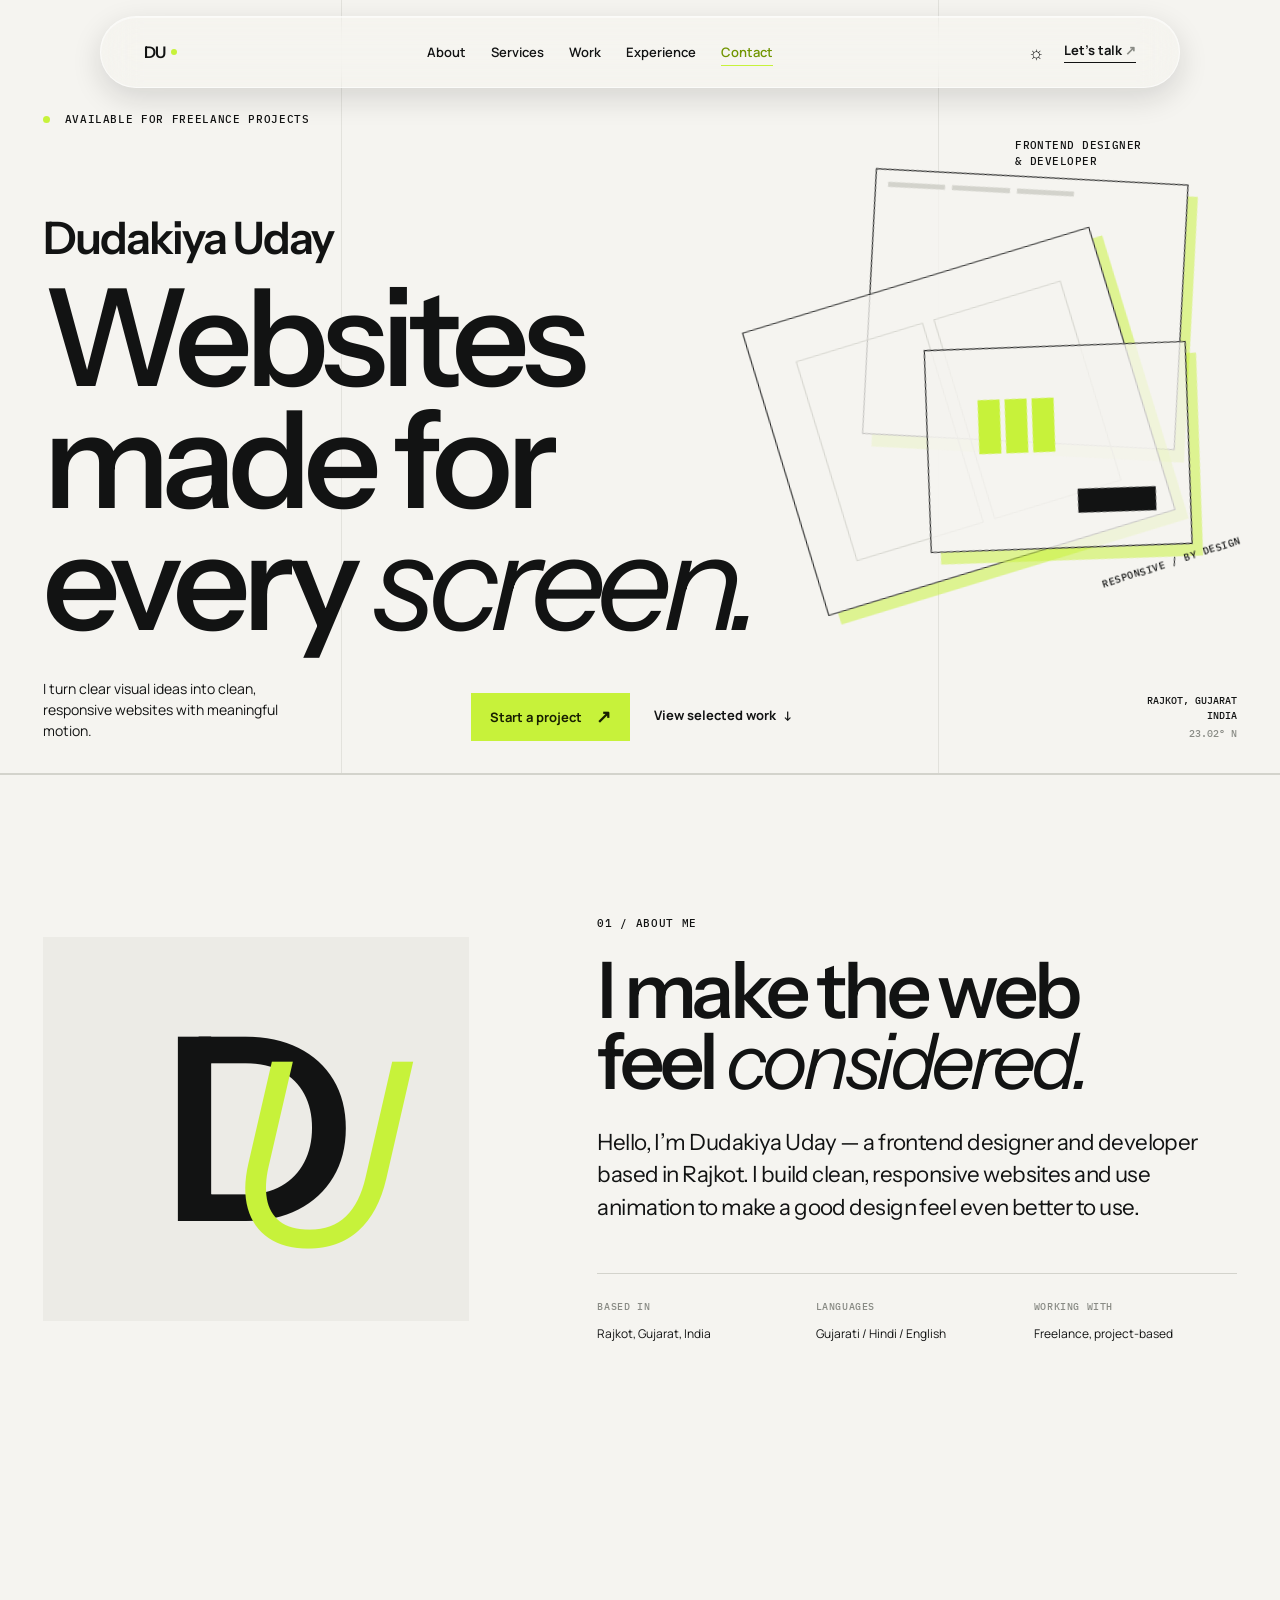
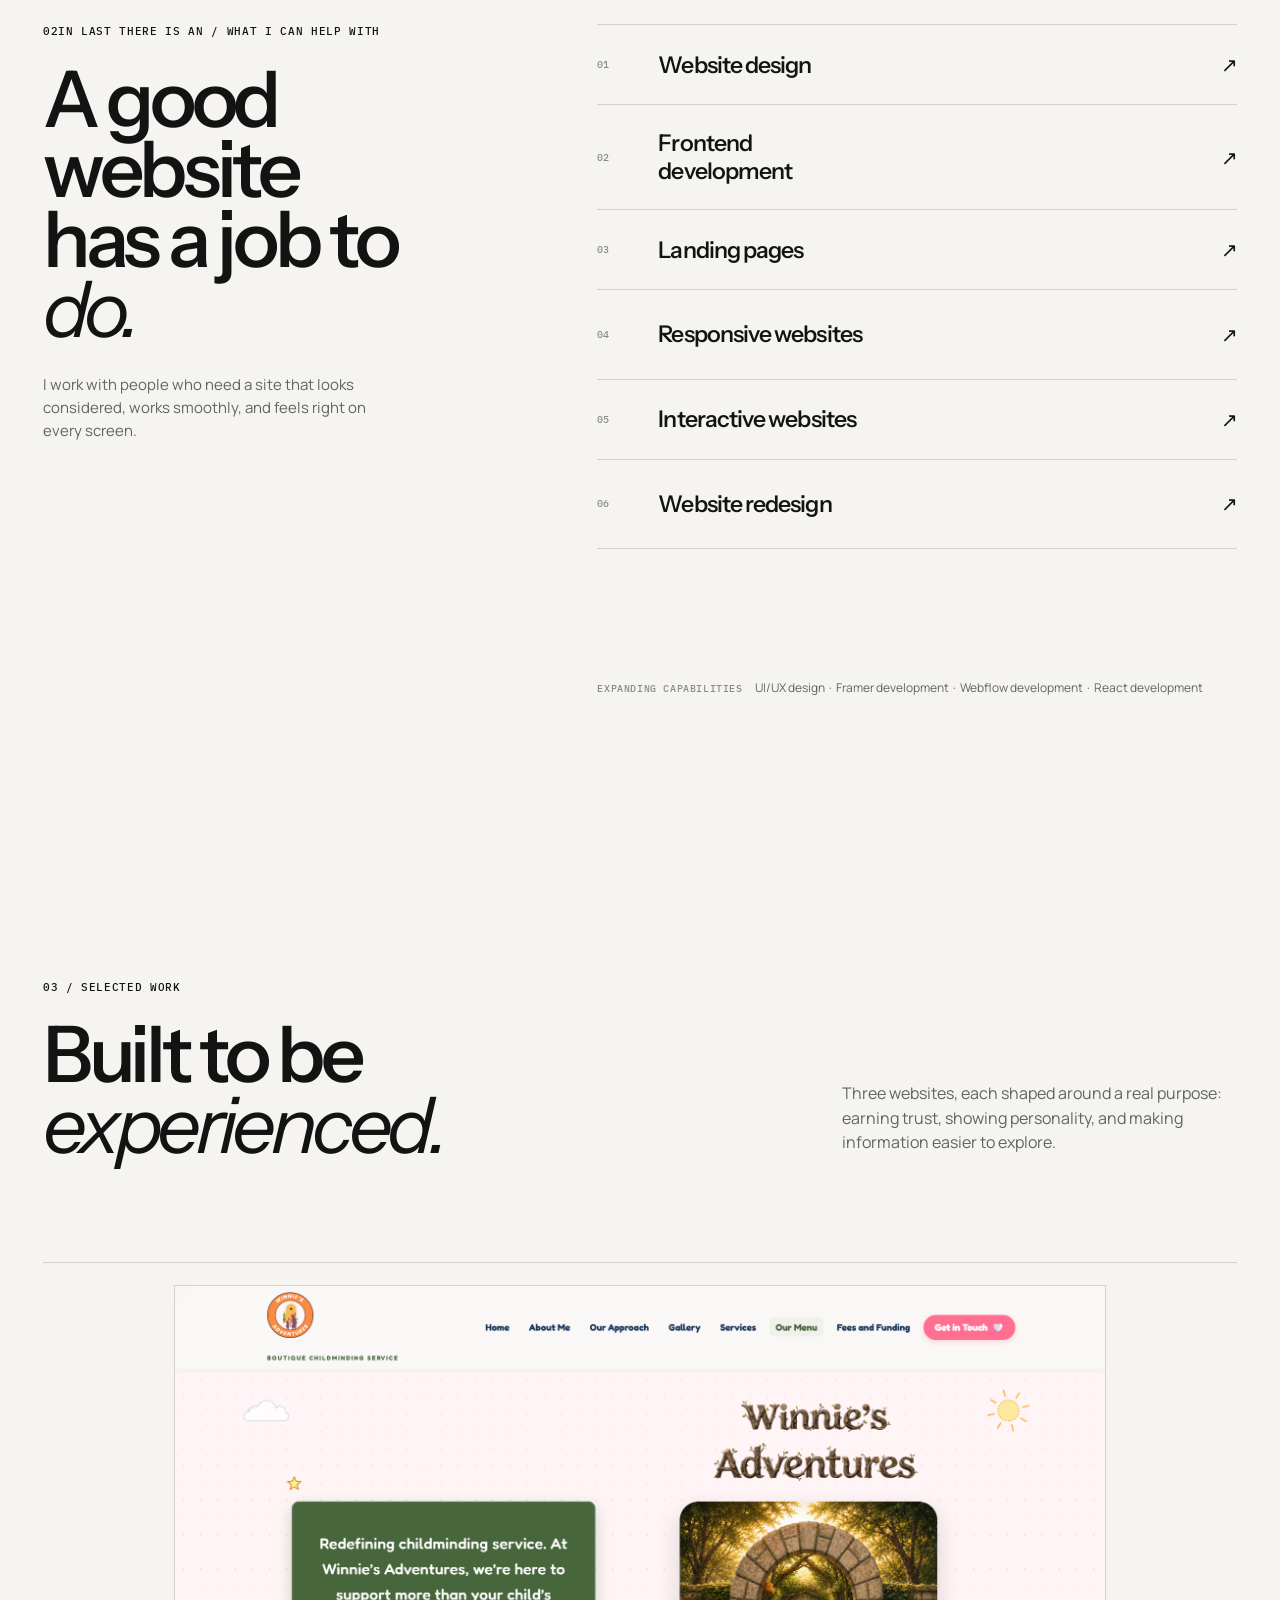
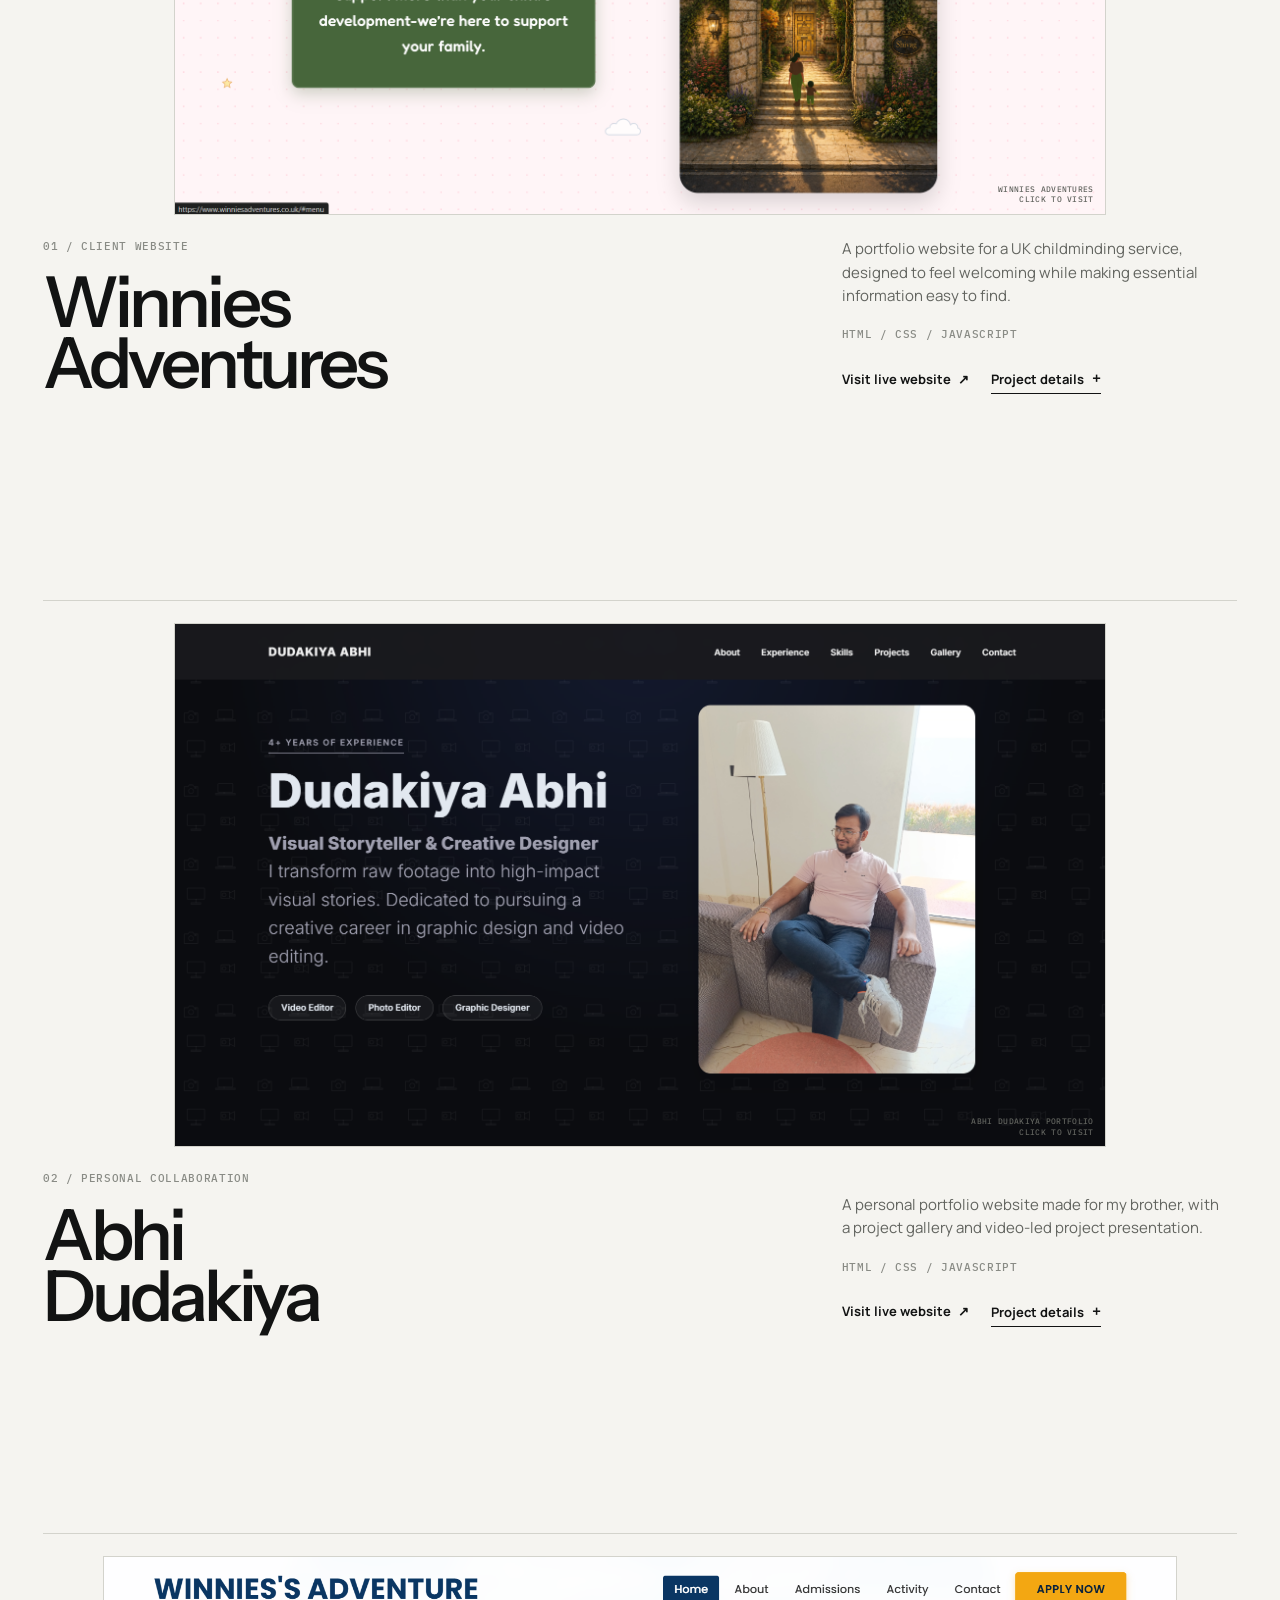
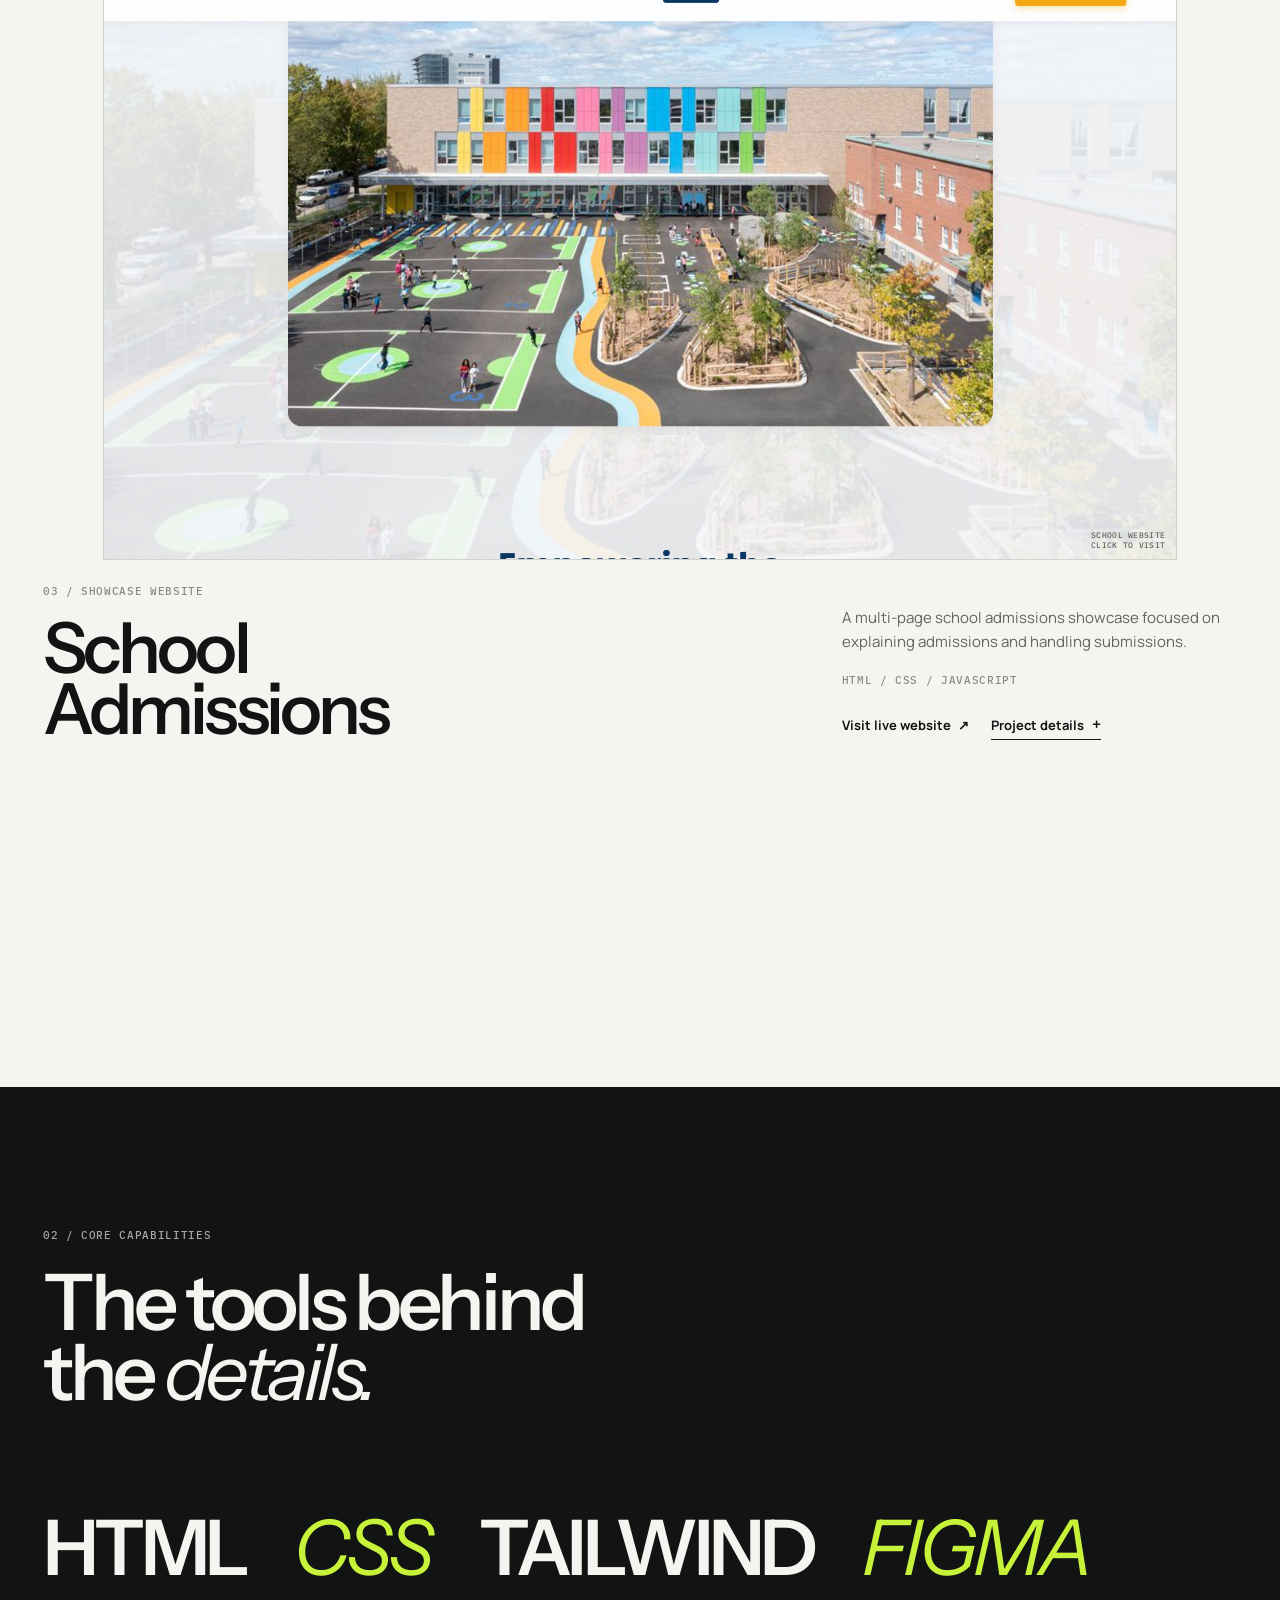
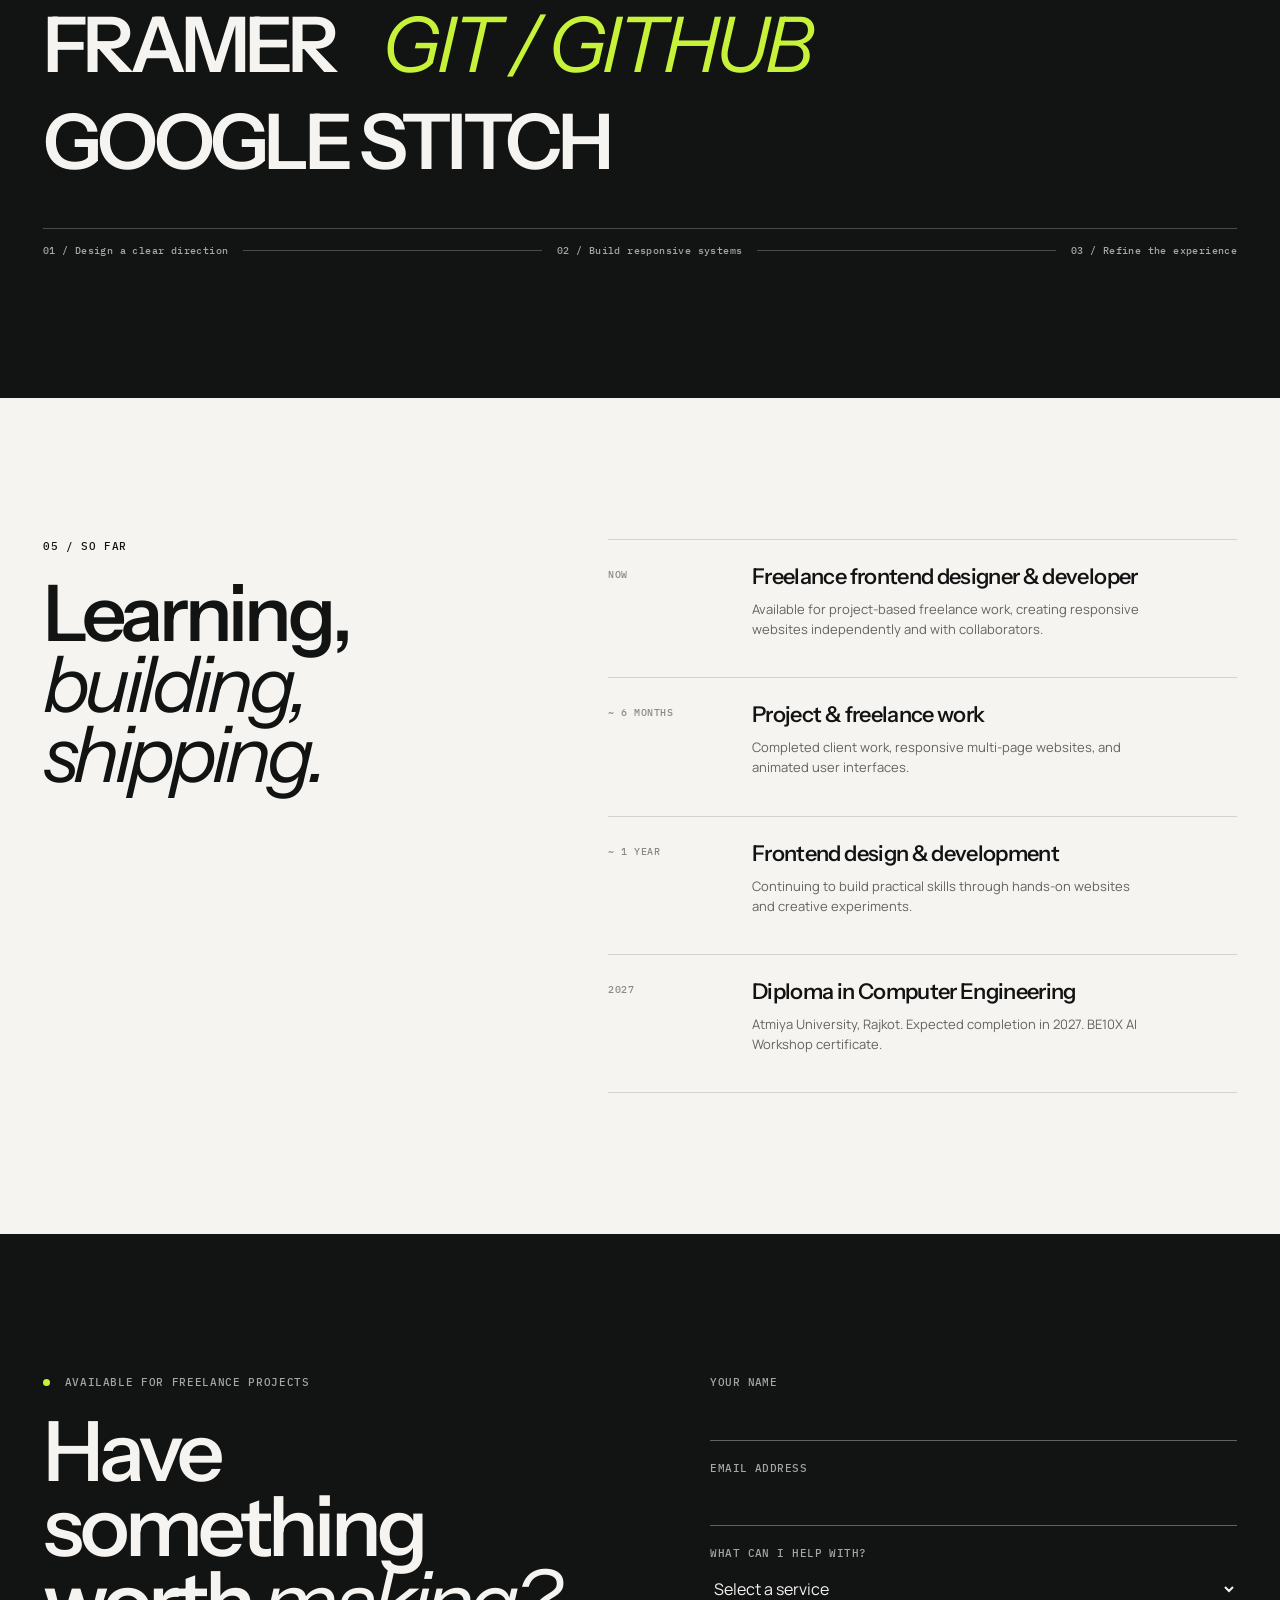
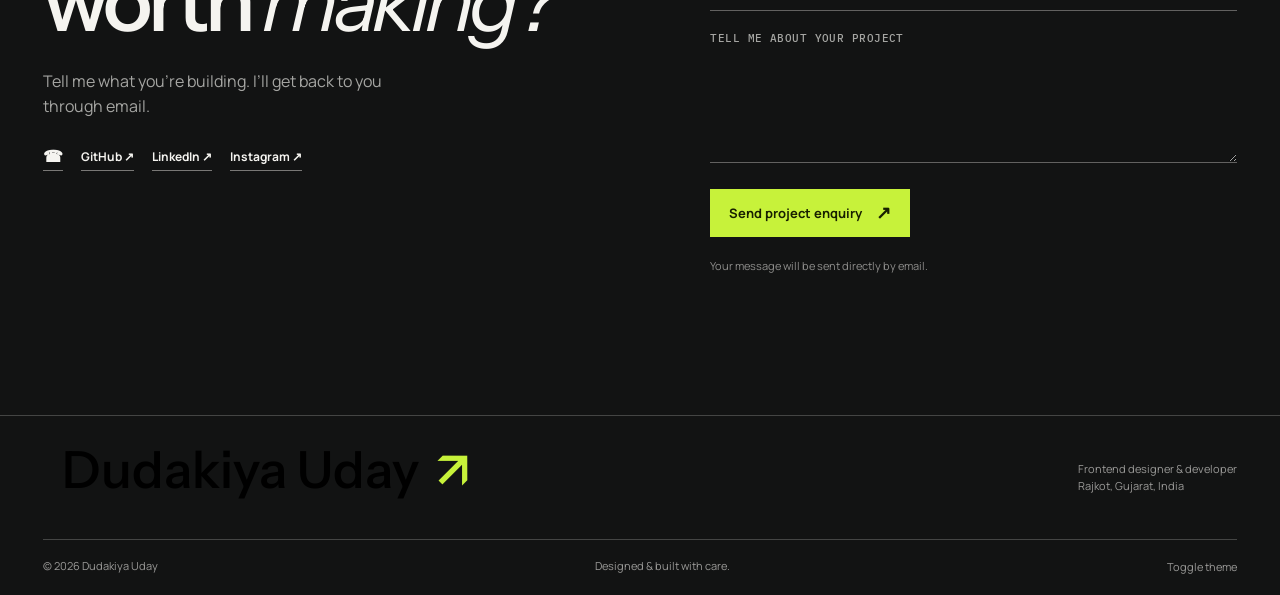
==== commit 95fd86fe: "Swap Work and About links in mobile menu" ====
--- a/index.html
+++ b/index.html
@@ -89,9 +89,9 @@
 
     <div class="mobile-menu" aria-hidden="true">
       <nav aria-label="Mobile navigation">
-        <a href="#work">Work <span>01</span></a>
+        <a href="#about">About <span>01</span></a>
         <a href="#services">Services <span>02</span></a>
-        <a href="#about">About <span>03</span></a>
+        <a href="#work">Work <span>03</span></a>
         <a href="#experience">Experience <span>04</span></a>
         <a href="#contact">Contact <span>05</span></a>
       </nav>
